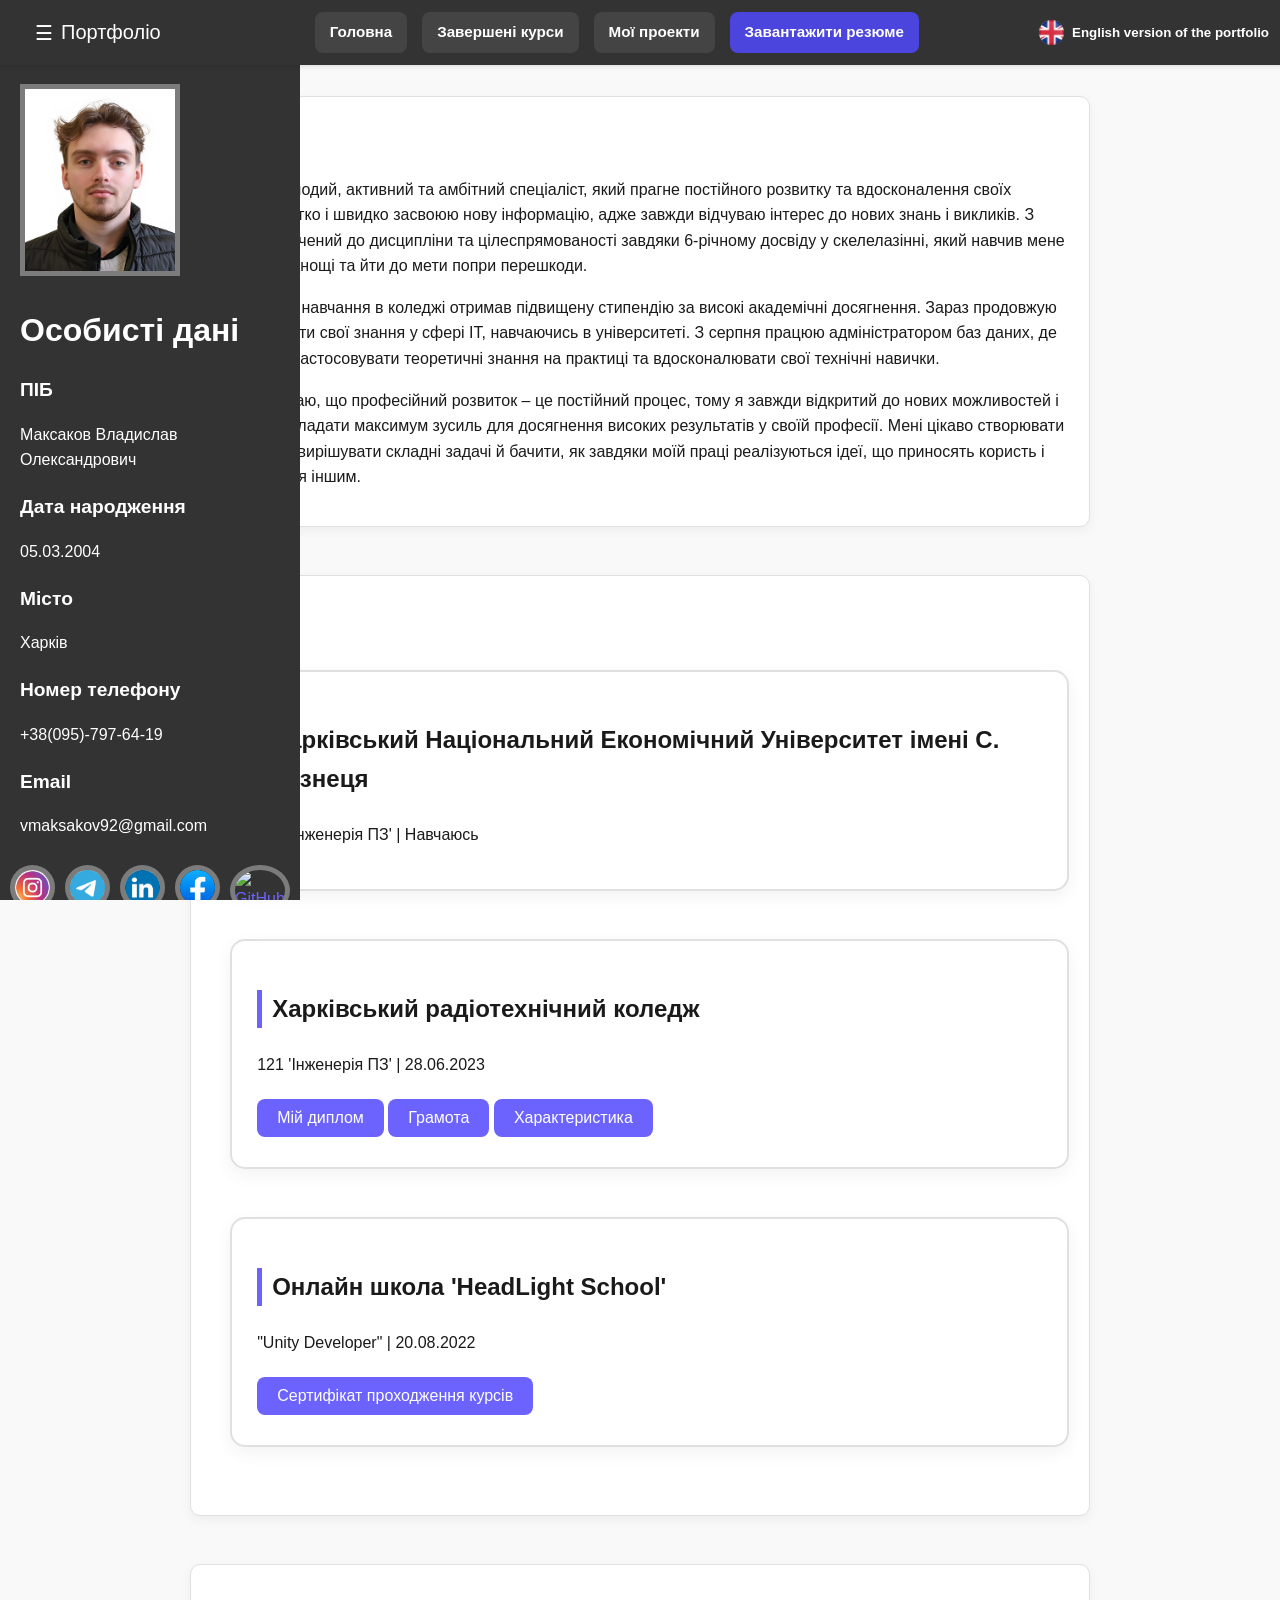
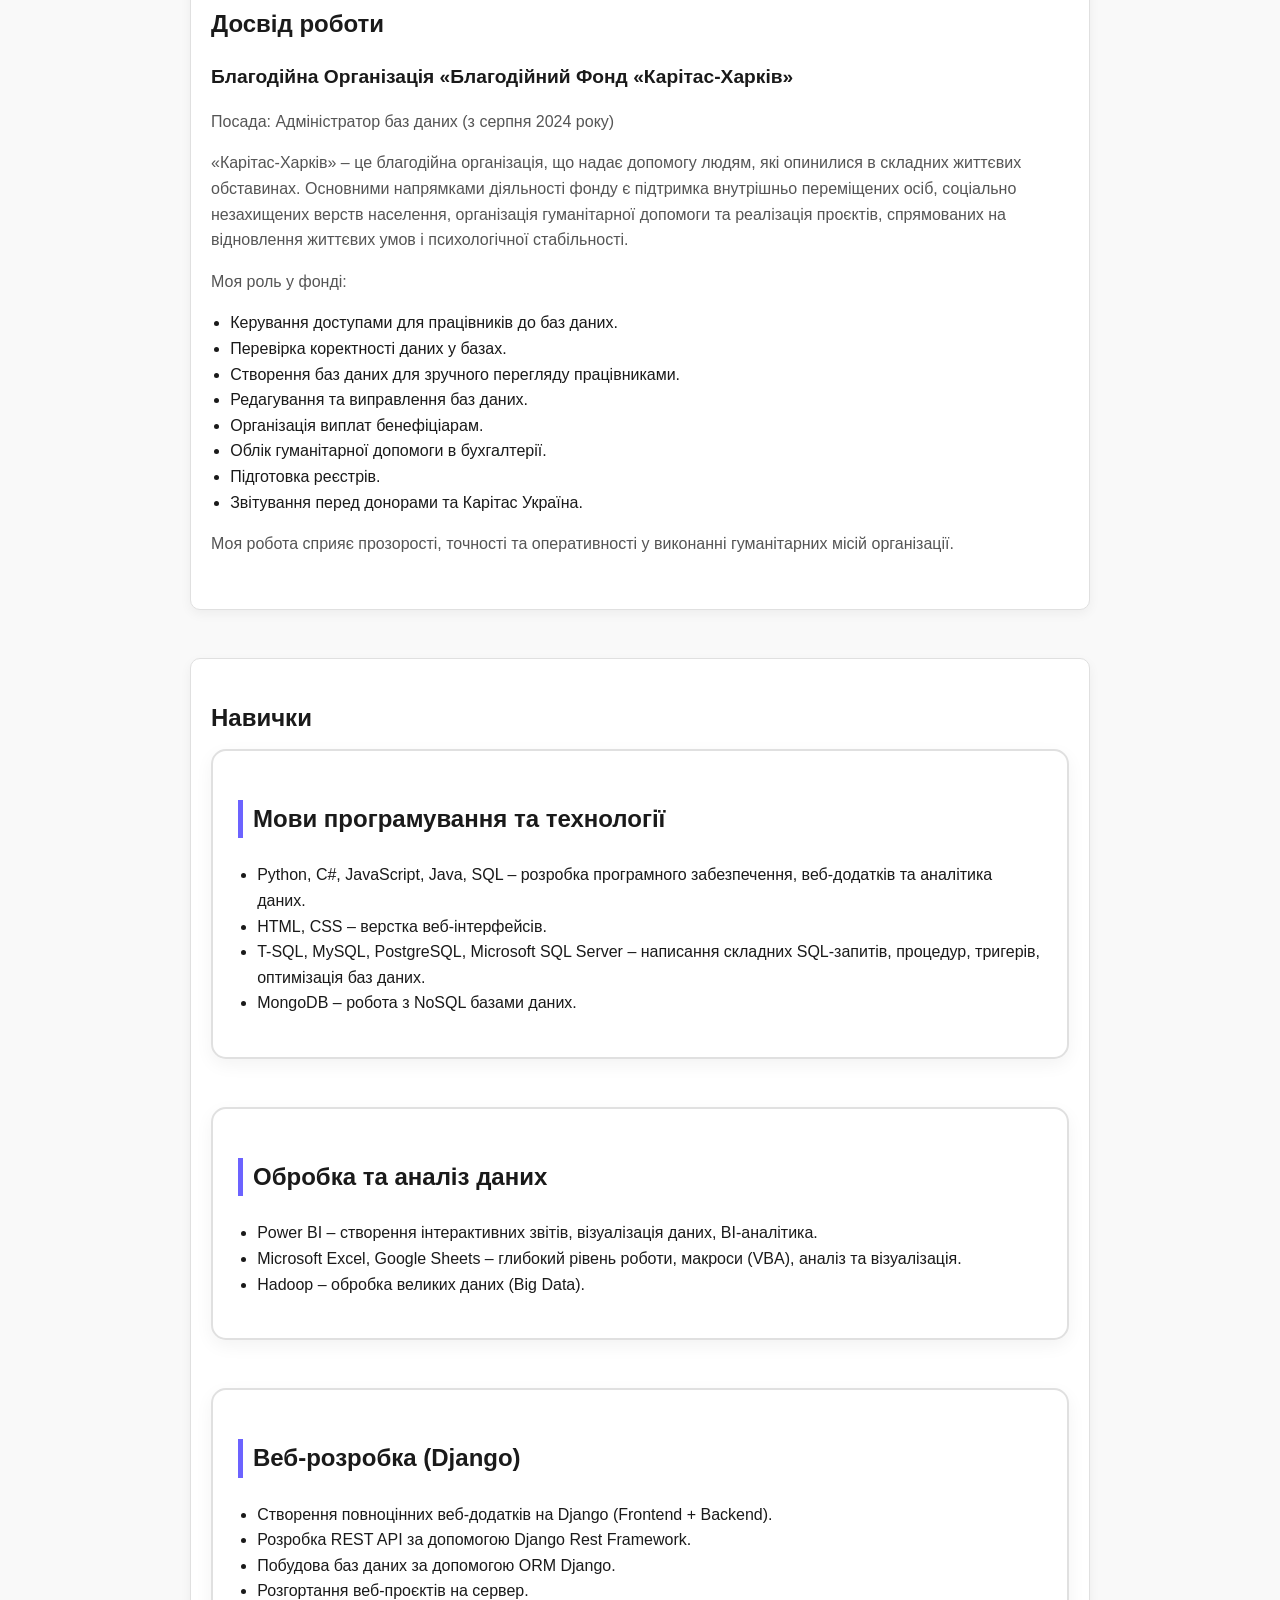
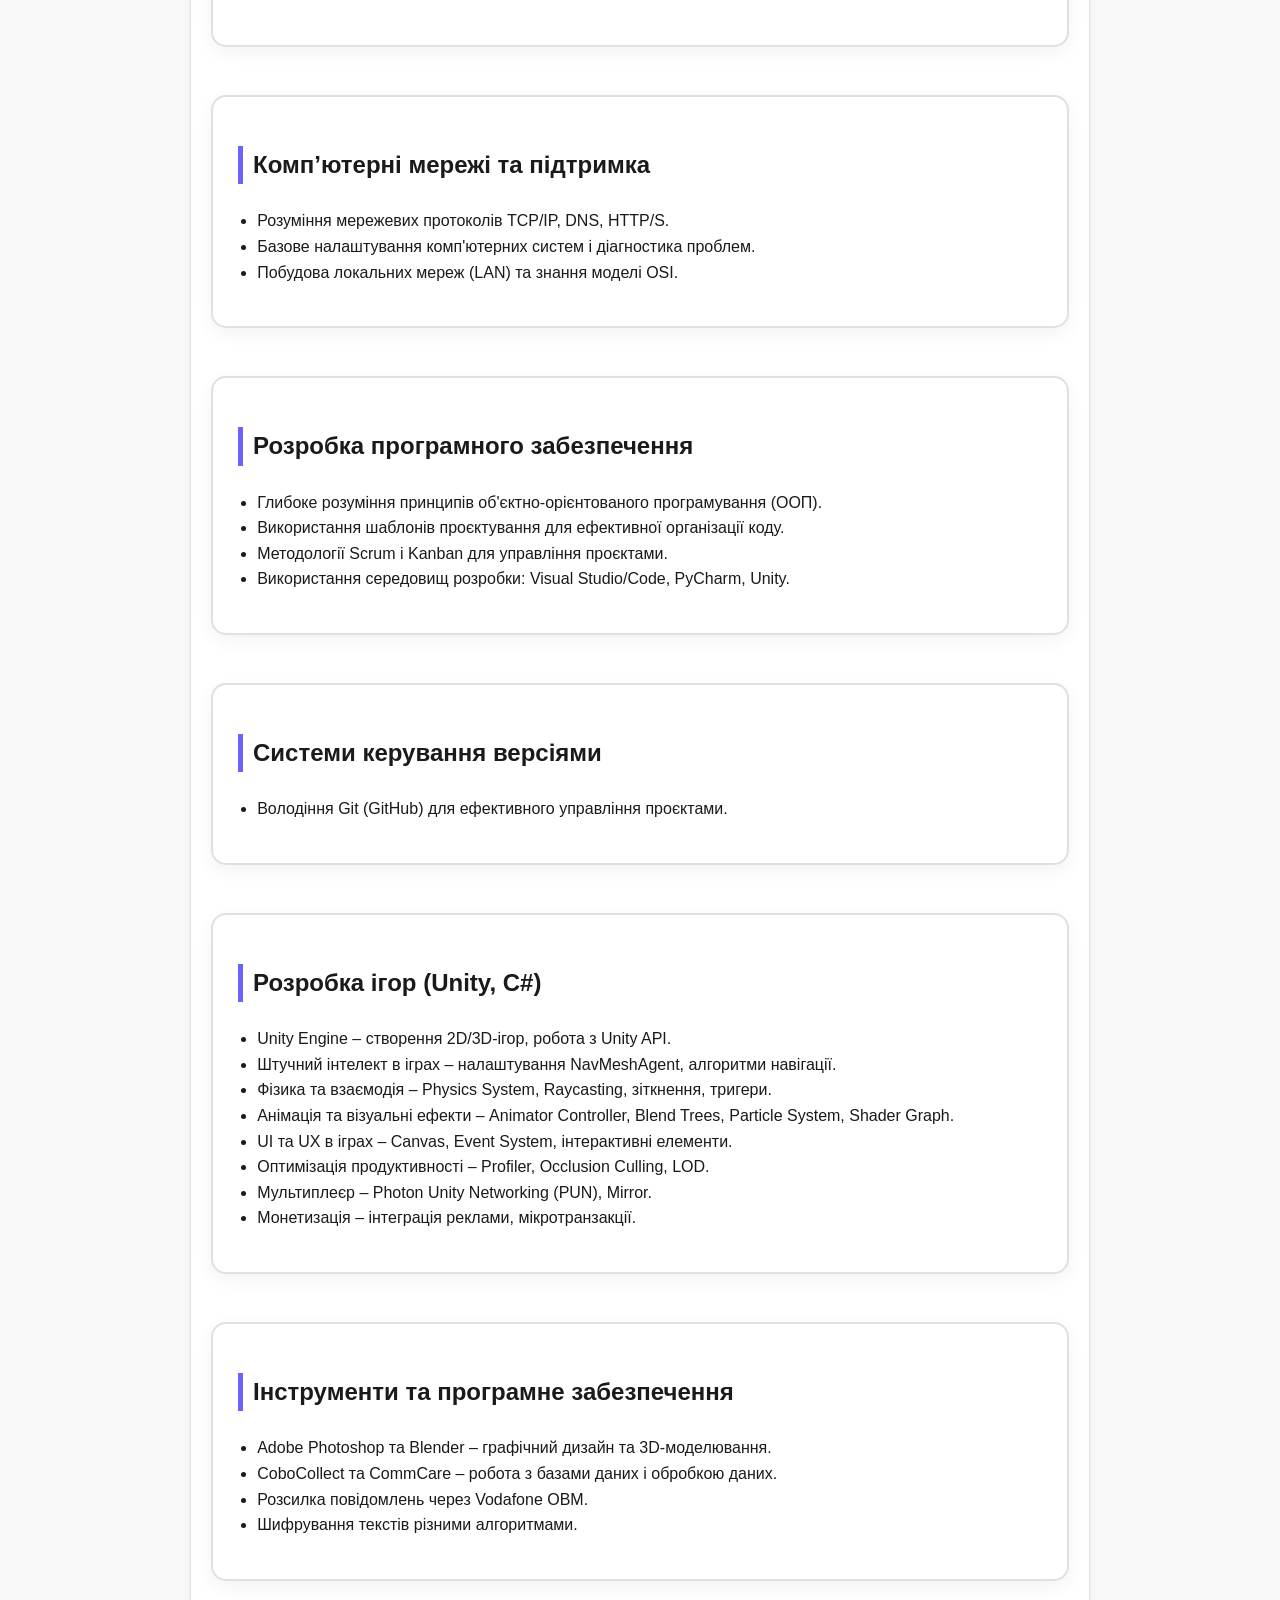
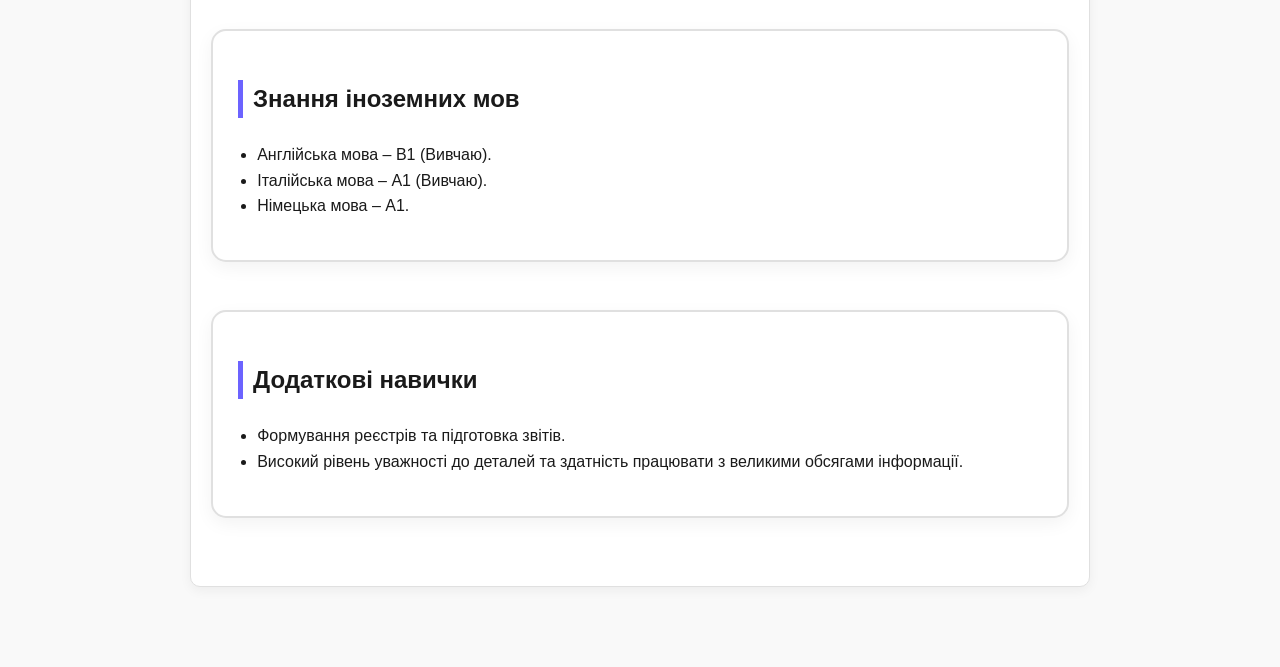
==== index.html @ 843f3050 "finall commit)" ====
<!DOCTYPE html>
<html lang="uk">

<head>
   <meta charset="UTF-8">
   <title data-lang-ua="Портфоліо" data-lang-en="Portfolio"></title>
   <link rel="stylesheet" href="styles.css">
   <script src="script.js"></script>
</head>
<!----------------------------------------------------------------------------Сайдбар------------------------------------------------------------------------------>
<div id="universalModal" class="modal">
   <span class="close">&times;</span>
   <div class="modal-body" id="modalBody"></div>
</div>

<body>
   <header class="top-bar">
      <button id="menu-toggle">
         ☰ <span id="menu-text" data-lang-ua="Портфоліо" data-lang-en="Portfolio">Портфоліо</span>
      </button>

      <nav id="page-links">
         <a href="index.html" data-lang-ua="Головна" data-lang-en="Home">Головна</a>
         <a href="courses.html" data-lang-ua="Завершені курси" data-lang-en="Completed Courses">Завершені
            курси</a>
         <a href="projects.html" data-lang-ua="Мої проекти" data-lang-en="My Projects">Мої проекти</a>
         <a href="Maksakov_CV.pdf" download class="resume-button" data-lang-ua="Завантажити резюме"
            data-lang-en="Download Resume">Завантажити резюме</a>
      </nav>

      <button id="language-toggle">
         <img id="flag" src="Images/uk.png" alt="Flag">
         <span id="lang-text" data-lang-ua="Українська версія" data-lang-en="Ukrainian version">Українська версія</span>
      </button>
   </header>
   <div class="container">
      <div id="sidebar">
         <div id="sidebar-content">
            <img src="Images/MyPhoto.png" alt="Ваше фото" id="profile-photo">
            <h1 data-lang-ua="Особисті дані" data-lang-en="General information">Особисті дані</h1>
            <h3 data-lang-ua="ПІБ" data-lang-en="Full name">ПІБ</h3>
            <p data-lang-ua="Максаков Владислав Олександрович" data-lang-en="Maksakov Vladyslav">Максаков Владислав
               Олександрович</p>
            <h3 data-lang-ua="Дата народження" data-lang-en="Date of Birth">Дата народження</h3>
            <p>05.03.2004</p>
            <h3 data-lang-ua="Місто" data-lang-en="City">Місто</h3>
            <p data-lang-ua="Харків" data-lang-en="Kharkiv">Харків</p>
            <h3 data-lang-ua="Номер телефону" data-lang-en="Phone Number">Номер телефону</h3>
            <p>+38(095)-797-64-19</p>
            <h3>Email</h3>
            <p>vmaksakov92@gmail.com</p>

            <!----------------------------------------------------------------Посилання на соц мережі-------------------------------------------------------------------->
            <div id="social-icons-container">
               <div id="social-icons">
                  <a href="https://www.instagram.com/prosto_vlados.666/" target="_blank">
                     <img src="Images/instagram-icon.png" alt="Instagram" loading="lazy">
                  </a>
                  <a href="https://t.me/vladislave_666" target="_blank">
                     <img src="Images/telegram-icon.png" alt="Telegram" loading="lazy">
                  </a>
                  <a href="https://www.linkedin.com/in/владислав-максаков-b97384288" target="_blank">
                     <img src="Images/linkedin-icon.png" alt="Linkedin" loading="lazy">
                  </a>
                  <a href="https://www.facebook.com/vlad.maksakov.1" target="_blank">
                     <img src="Images/facebook-icon.png" alt="Facebook" loading="lazy">
                  </a>
                  <a href="https://github.com/VladislavMaksakov" target="_blank">
                     <img src="Images/github-icon.png" alt="GitHub" loading="lazy">
                  </a>
               </div>
            </div>
         </div>
      </div>

      <div class="main-info">
         <!----------------------------------------------------------------Секція про мене------------------------------------------------------------------------------->
         <section id="experience">
            <h3 data-lang-ua="Про себе" data-lang-en="About Me">Про себе</h3>
            <p data-lang-ua="Я – молодий, активний та амбітний спеціаліст, який прагне постійного розвитку та вдосконалення своїх навичок. Легко і швидко засвоюю нову інформацію, адже завжди відчуваю інтерес до нових знань і викликів. З юності привчений до дисципліни та цілеспрямованості завдяки 6-річному досвіду у скелелазінні, який навчив мене долати труднощі та йти до мети попри перешкоди."
               data-lang-en="I am young, active, and ambitious specialist who strives for continuous growth and improvement of my skills. I quickly and easily absorb new information, as I am always curious and eager to take on new knowledge and challenges. Since my youth, I have been disciplined and goal-oriented thanks to six years of experience in rock climbing, which taught me to overcome difficulties and pursue my goals despite obstacles.">
               Я – молодий, активний та амбітний спеціаліст, який прагне постійного розвитку та вдосконалення своїх
               навичок. Легко і швидко засвоюю нову інформацію, адже завжди відчуваю інтерес до нових знань і викликів.
               З юності привчений до дисципліни та цілеспрямованості завдяки 6-річному досвіду у скелелазінні, який
               навчив мене долати труднощі та йти до мети попри перешкоди.
            </p>
            <p data-lang-ua="Під час навчання в коледжі отримав підвищену стипендію за високі академічні досягнення. Зараз продовжую поглиблювати свої знання у сфері ІТ, навчаючись в університеті. З серпня працюю адміністратором баз даних, де маю змогу застосовувати теоретичні знання на практиці та вдосконалювати свої технічні навички."
               data-lang-en="During my college studies, I received an increased scholarship for high academic performance. I am currently deepening my knowledge in the IT field while studying at university. Since August, I have been working as a database administrator, where I have the opportunity to apply theoretical knowledge in practice and enhance my technical skills.">
               Під час навчання в коледжі отримав підвищену стипендію за високі академічні досягнення. Зараз продовжую
               поглиблювати свої знання у сфері ІТ, навчаючись в університеті. З серпня працюю адміністратором баз
               даних, де маю змогу застосовувати теоретичні знання на практиці та вдосконалювати свої технічні навички.
            </p>
            <p data-lang-ua="Я вважаю, що професійний розвиток – це постійний процес, тому я завжди відкритий до нових можливостей і готовий докладати максимум зусиль для досягнення високих результатів у своїй професії. Мені цікаво створювати щось нове, вирішувати складні задачі й бачити, як завдяки моїй праці реалізуються ідеї, що приносять користь і задоволення іншим."
               data-lang-en="I believe that professional development is an ongoing process, which is why I am always open to new opportunities and ready to make every effort to achieve outstanding results in my profession. I enjoy creating new things, solving complex problems, and seeing how my work brings ideas to life—ideas that provide value and satisfaction to others.">
               Я вважаю, що професійний розвиток – це постійний процес, тому я завжди відкритий до нових можливостей і
               готовий докладати максимум зусиль для досягнення високих результатів у своїй професії. Мені цікаво
               створювати щось нове, вирішувати складні задачі й бачити, як завдяки моїй праці реалізуються ідеї, що
               приносять користь і задоволення іншим.
            </p>
         </section>

         <!---------------------------------------------------------------------Навчання--------------------------------------------------------------------------------->
         <section id="education">
            <h2 data-lang-ua="Освіта" data-lang-en="Education">Освіта</h2>
            <ul>
               <div class="course-block">
                  <h3 data-lang-ua="Харківський Національний Економічний Університет імені С. Кузнеця"
                     data-lang-en="Kharkiv National Economic University named after S. Kuznets">Харківський Національний
                     Економічний Університет імені С. Кузнеця</h3>
                  <p data-lang-ua="121 'Інженерія ПЗ' | Навчаюсь" data-lang-en="121 'Software Engineering' | Studying">
                     121 'Інженерія ПЗ' | Навчаюсь</p>
               </div>
               <div class="course-block">
                  <h3 data-lang-ua="Харківський радіотехнічний коледж" data-lang-en="Kharkiv Radio Engineering College">
                     Харківський радіотехнічний коледж</h3>
                  <p data-lang-ua="121 'Інженерія ПЗ' | 28.06.2023"
                     data-lang-en="121 'Software Engineering' | 28.06.2023">
                     121 'Інженерія ПЗ' | 28.06.2023
                  </p>
                  <button class="cert-button" data-lang-ua="Мій диплом" data-lang-en="My Diploma"
                     onclick="openUniversalModal('Images/Cert/Грамоти/Диплом.pdf')">
                     Мій диплом
                  </button>
                  <button class="cert-button" data-lang-ua="Грамота" data-lang-en="Certificate"
                     onclick="openUniversalModal('Images/Cert/Грамоти/Грамота_За_Рівень_Програмування.pdf')">
                     Грамота
                  </button>
                  <button class="cert-button" data-lang-ua="Характеристика" data-lang-en="Characteristic"
                     onclick="openUniversalModal('Images/Cert/Грамоти/Максаков_Характеристика.pdf')">
                     Характеристика
                  </button>
               </div>
               <div class="course-block">
                  <h3 data-lang-ua="Онлайн школа 'HeadLight School'" data-lang-en="Online school 'HeadLight School'">
                     Онлайн школа 'HeadLight School'
                  </h3>
                  <p>"Unity Developer" | 20.08.2022</p>
                  <button class="cert-button" data-lang-ua="Сертифікат проходження курсів"
                     data-lang-en="Certificate of completion of courses"
                     onclick="openUniversalModal('Images/Cert/Грамоти/HeadLight_School.pdf')">Сертифікат проходження
                     курсів</button>
               </div>
            </ul>
         </section>

         <!------------------------------------------------------------------Досвівд роботи------------------------------------------------------------------------------>
         <section id="workExp">
            <h2 data-lang-ua="Досвід роботи" data-lang-en="Work Experience">Досвід роботи</h2>

            <div class="single-course">
               <h3 data-lang-ua="Благодійна Організація «Благодійний Фонд «Карітас-Харків»"
                  data-lang-en="Charitable Organization 'Caritas-Kharkiv'">
                  Благодійна Організація «Благодійний Фонд «Карітас-Харків»
               </h3>
               <p data-lang-ua="Посада: Адміністратор баз даних (з серпня 2024 року)"
                  data-lang-en="Position: Database Administrator (since August 2024)">
                  Посада: Адміністратор баз даних (з серпня 2024 року)
               </p>
               <p data-lang-ua="«Карітас-Харків» – це благодійна організація, що надає допомогу людям, які опинилися в складних життєвих обставинах. Основними напрямками діяльності фонду є підтримка внутрішньо переміщених осіб, соціально незахищених верств населення, організація гуманітарної допомоги та реалізація проєктів, спрямованих на відновлення життєвих умов і психологічної стабільності."
                  data-lang-en="'Caritas-Kharkiv' is a charitable organization providing assistance to people in difficult life circumstances. The fund’s main activities are supporting internally displaced persons, socially vulnerable groups, organizing humanitarian aid, and implementing projects aimed at restoring living conditions and psychological stability.">
                  «Карітас-Харків» – це благодійна організація, що надає допомогу людям, які опинилися в складних
                  життєвих обставинах. Основними напрямками діяльності фонду є підтримка внутрішньо переміщених осіб,
                  соціально незахищених верств населення, організація гуманітарної допомоги та реалізація проєктів,
                  спрямованих на відновлення життєвих умов і психологічної стабільності.
               </p>
               <p data-lang-ua="Моя роль у фонді:" data-lang-en="My role at the fund:">
                  Моя роль у фонді:
               </p>
               <ul>
                  <li data-lang-ua="Керування доступами для працівників до баз даних."
                     data-lang-en="Managing employee access to databases.">Керування доступами для працівників до баз
                     даних.</li>
                  <li data-lang-ua="Перевірка коректності даних у базах."
                     data-lang-en="Checking the correctness of database entries.">Перевірка коректності даних у базах.
                  </li>
                  <li data-lang-ua="Створення баз даних для зручного перегляду працівниками."
                     data-lang-en="Creating databases for convenient employee access.">Створення баз даних для зручного
                     перегляду працівниками.</li>
                  <li data-lang-ua="Редагування та виправлення баз даних."
                     data-lang-en="Editing and correcting database entries.">Редагування та виправлення баз даних.</li>
                  <li data-lang-ua="Організація виплат бенефіціарам."
                     data-lang-en="Organizing payments to beneficiaries.">Організація виплат бенефіціарам.</li>
                  <li data-lang-ua="Облік гуманітарної допомоги в бухгалтерії."
                     data-lang-en="Accounting for humanitarian aid in bookkeeping.">Облік гуманітарної допомоги в
                     бухгалтерії.</li>
                  <li data-lang-ua="Підготовка реєстрів." data-lang-en="Preparation of registers.">Підготовка реєстрів.
                  </li>
                  <li data-lang-ua="Звітування перед донорами та Карітас Україна."
                     data-lang-en="Reporting to donors and Caritas Ukraine.">Звітування перед донорами та Карітас
                     Україна.</li>
               </ul>
               <p data-lang-ua="Моя робота сприяє прозорості, точності та оперативності у виконанні гуманітарних місій організації."
                  data-lang-en="My work promotes transparency, accuracy, and efficiency in the implementation of the organization's humanitarian missions.">
                  Моя робота сприяє прозорості, точності та оперативності у виконанні гуманітарних місій організації.
               </p>
            </div>
         </section>

         <!-----------------------------------------------------------------------Скіли---------------------------------------------------------------------------------->
         <section id="skills">
            <h2 data-lang-ua="Навички" data-lang-en="Skills">Навички</h2>

            <div class="course-block">
               <h3 data-lang-ua="Мови програмування та технології"
                  data-lang-en="Programming Languages and Technologies">Мови програмування та технології</h3>
               <ul>
                  <li data-lang-ua="Python, C#, JavaScript, Java, SQL – розробка програмного забезпечення, веб-додатків та аналітика даних."
                     data-lang-en="Python, C#, JavaScript, Java, SQL – software development, web applications, and data analytics.">
                     Python, C#, JavaScript, Java, SQL – розробка програмного забезпечення, веб-додатків та аналітика
                     даних.</li>
                  <li data-lang-ua="HTML, CSS – верстка веб-інтерфейсів."
                     data-lang-en="HTML, CSS – web interface layout.">HTML, CSS – верстка веб-інтерфейсів.</li>
                  <li data-lang-ua="T-SQL, MySQL, PostgreSQL, Microsoft SQL Server – написання складних SQL-запитів, процедур, тригерів, оптимізація баз даних."
                     data-lang-en="T-SQL, MySQL, PostgreSQL, Microsoft SQL Server – writing complex SQL queries, procedures, triggers, and database optimization.">
                     T-SQL, MySQL, PostgreSQL, Microsoft SQL Server – написання складних SQL-запитів, процедур,
                     тригерів, оптимізація баз даних.</li>
                  <li data-lang-ua="MongoDB – робота з NoSQL базами даних."
                     data-lang-en="MongoDB – working with NoSQL databases.">MongoDB – робота з NoSQL базами даних.</li>
               </ul>
            </div>

            <div class="course-block">
               <h3 data-lang-ua="Обробка та аналіз даних" data-lang-en="Data Processing and Analysis">Обробка та аналіз
                  даних</h3>
               <ul>
                  <li data-lang-ua="Power BI – створення інтерактивних звітів, візуалізація даних, BI-аналітика."
                     data-lang-en="Power BI – creating interactive reports, data visualization, BI analytics.">Power BI
                     – створення інтерактивних звітів, візуалізація даних, BI-аналітика.</li>
                  <li data-lang-ua="Microsoft Excel, Google Sheets – глибокий рівень роботи, макроси (VBA), аналіз та візуалізація."
                     data-lang-en="Microsoft Excel, Google Sheets – advanced usage, macros (VBA), analysis and visualization.">
                     Microsoft Excel, Google Sheets – глибокий рівень роботи, макроси (VBA), аналіз та візуалізація.
                  </li>
                  <li data-lang-ua="Hadoop – обробка великих даних (Big Data)."
                     data-lang-en="Hadoop – big data processing.">Hadoop – обробка великих даних (Big Data).</li>
               </ul>
            </div>

            <div class="course-block">
               <h3 data-lang-ua="Веб-розробка (Django)" data-lang-en="Web Development (Django)">Веб-розробка (Django)
               </h3>
               <ul>
                  <li data-lang-ua="Створення повноцінних веб-додатків на Django (Frontend + Backend)."
                     data-lang-en="Building full-fledged web applications with Django (Frontend + Backend).">Створення
                     повноцінних веб-додатків на Django (Frontend + Backend).</li>
                  <li data-lang-ua="Розробка REST API за допомогою Django Rest Framework."
                     data-lang-en="Developing REST APIs with Django Rest Framework.">Розробка REST API за допомогою
                     Django Rest Framework.</li>
                  <li data-lang-ua="Побудова баз даних за допомогою ORM Django."
                     data-lang-en="Database building using Django ORM.">Побудова баз даних за допомогою ORM Django.</li>
                  <li data-lang-ua="Розгортання веб-проєктів на сервер."
                     data-lang-en="Deploying web projects to a server.">Розгортання веб-проєктів на сервер.</li>
               </ul>
            </div>

            <div class="course-block">
               <h3 data-lang-ua="Комп’ютерні мережі та підтримка" data-lang-en="Computer Networks and Support">
                  Комп’ютерні мережі та підтримка</h3>
               <ul>
                  <li data-lang-ua="Розуміння мережевих протоколів TCP/IP, DNS, HTTP/S."
                     data-lang-en="Understanding network protocols TCP/IP, DNS, HTTP/S.">Розуміння мережевих протоколів
                     TCP/IP, DNS, HTTP/S.</li>
                  <li data-lang-ua="Базове налаштування комп'ютерних систем і діагностика проблем."
                     data-lang-en="Basic configuration of computer systems and troubleshooting.">Базове налаштування
                     комп'ютерних систем і діагностика проблем.</li>
                  <li data-lang-ua="Побудова локальних мереж (LAN) та знання моделі OSI."
                     data-lang-en="Building local networks (LAN) and understanding OSI model.">Побудова локальних мереж
                     (LAN) та знання моделі OSI.</li>
               </ul>
            </div>

            <div class="course-block">
               <h3 data-lang-ua="Розробка програмного забезпечення" data-lang-en="Software Development">Розробка
                  програмного забезпечення</h3>
               <ul>
                  <li data-lang-ua="Глибоке розуміння принципів об'єктно-орієнтованого програмування (ООП)."
                     data-lang-en="Deep understanding of object-oriented programming (OOP) principles.">Глибоке
                     розуміння принципів об'єктно-орієнтованого програмування (ООП).</li>
                  <li data-lang-ua="Використання шаблонів проєктування для ефективної організації коду."
                     data-lang-en="Using design patterns for effective code organization.">Використання шаблонів
                     проєктування для ефективної організації коду.</li>
                  <li data-lang-ua="Методології Scrum і Kanban для управління проєктами."
                     data-lang-en="Scrum and Kanban methodologies for project management.">Методології Scrum і Kanban
                     для управління проєктами.</li>
                  <li data-lang-ua="Використання середовищ розробки: Visual Studio/Code, PyCharm, Unity."
                     data-lang-en="Using development environments: Visual Studio/Code, PyCharm, Unity.">Використання
                     середовищ розробки: Visual Studio/Code, PyCharm, Unity.</li>
               </ul>
            </div>

            <div class="course-block">
               <h3 data-lang-ua="Системи керування версіями" data-lang-en="Version Control Systems">Системи керування
                  версіями</h3>
               <ul>
                  <li data-lang-ua="Володіння Git (GitHub) для ефективного управління проєктами."
                     data-lang-en="Proficient in Git (GitHub) for effective project management.">Володіння Git (GitHub)
                     для ефективного управління проєктами.</li>
               </ul>
            </div>

            <div class="course-block">
               <h3 data-lang-ua="Розробка ігор (Unity, C#)" data-lang-en="Game Development (Unity, C#)">Розробка ігор
                  (Unity, C#)</h3>
               <ul>
                  <li data-lang-ua="Unity Engine – створення 2D/3D-ігор, робота з Unity API."
                     data-lang-en="Unity Engine – creating 2D/3D games, working with Unity API.">Unity Engine –
                     створення 2D/3D-ігор, робота з Unity API.</li>
                  <li data-lang-ua="Штучний інтелект в іграх – налаштування NavMeshAgent, алгоритми навігації."
                     data-lang-en="AI in games – setting up NavMeshAgent, navigation algorithms.">Штучний інтелект в
                     іграх – налаштування NavMeshAgent, алгоритми навігації.</li>
                  <li data-lang-ua="Фізика та взаємодія – Physics System, Raycasting, зіткнення, тригери."
                     data-lang-en="Physics and interaction – Physics System, Raycasting, collisions, triggers.">Фізика
                     та взаємодія – Physics System, Raycasting, зіткнення, тригери.</li>
                  <li data-lang-ua="Анімація та візуальні ефекти – Animator Controller, Blend Trees, Particle System, Shader Graph."
                     data-lang-en="Animation and visual effects – Animator Controller, Blend Trees, Particle System, Shader Graph.">
                     Анімація та візуальні ефекти – Animator Controller, Blend Trees, Particle System, Shader Graph.
                  </li>
                  <li data-lang-ua="UI та UX в іграх – Canvas, Event System, інтерактивні елементи."
                     data-lang-en="UI and UX in games – Canvas, Event System, interactive elements.">UI та UX в іграх –
                     Canvas, Event System, інтерактивні елементи.</li>
                  <li data-lang-ua="Оптимізація продуктивності – Profiler, Occlusion Culling, LOD."
                     data-lang-en="Performance optimization – Profiler, Occlusion Culling, LOD.">Оптимізація
                     продуктивності – Profiler, Occlusion Culling, LOD.</li>
                  <li data-lang-ua="Мультиплеєр – Photon Unity Networking (PUN), Mirror."
                     data-lang-en="Multiplayer – Photon Unity Networking (PUN), Mirror.">Мультиплеєр – Photon Unity
                     Networking (PUN), Mirror.</li>
                  <li data-lang-ua="Монетизація – інтеграція реклами, мікротранзакції."
                     data-lang-en="Monetization – ad integration, microtransactions.">Монетизація – інтеграція реклами,
                     мікротранзакції.</li>
               </ul>
            </div>

            <div class="course-block">
               <h3 data-lang-ua="Інструменти та програмне забезпечення" data-lang-en="Tools and Software">Інструменти та
                  програмне забезпечення</h3>
               <ul>
                  <li data-lang-ua="Adobe Photoshop та Blender – графічний дизайн та 3D-моделювання."
                     data-lang-en="Adobe Photoshop and Blender – graphic design and 3D modeling.">Adobe Photoshop та
                     Blender – графічний дизайн та 3D-моделювання.</li>
                  <li data-lang-ua="CoboCollect та CommCare – робота з базами даних і обробкою даних."
                     data-lang-en="CoboCollect and CommCare – working with databases and data collection.">CoboCollect
                     та CommCare – робота з базами даних і обробкою даних.</li>
                  <li data-lang-ua="Розсилка повідомлень через Vodafone OBM."
                     data-lang-en="Messaging via Vodafone OBM.">Розсилка повідомлень через Vodafone OBM.</li>
                  <li data-lang-ua="Шифрування текстів різними алгоритмами."
                     data-lang-en="Encrypting texts with different algorithms.">Шифрування текстів різними алгоритмами.
                  </li>
               </ul>
            </div>

            <div class="course-block">
               <h3 data-lang-ua="Знання іноземних мов" data-lang-en="Knowledge of Foreign Languages">Знання іноземних
                  мов</h3>
               <ul>
                  <li data-lang-ua="Англійська мова – B1 (Вивчаю)." data-lang-en="English – B1 (Learning).">Англійська
                     мова – B1 (Вивчаю).</li>
                  <li data-lang-ua="Італійська мова – A1 (Вивчаю)." data-lang-en="Italian – A1 (Learning).">Італійська
                     мова – A1 (Вивчаю).</li>
                  <li data-lang-ua="Німецька мова – A1." data-lang-en="German – A1.">Німецька мова – A1.</li>
               </ul>
            </div>

            <div class="course-block">
               <h3 data-lang-ua="Додаткові навички" data-lang-en="Additional Skills">Додаткові навички</h3>
               <ul>
                  <li data-lang-ua="Формування реєстрів та підготовка звітів."
                     data-lang-en="Register formation and report preparation.">Формування реєстрів та підготовка звітів.
                  </li>
                  <li data-lang-ua="Високий рівень уважності до деталей та здатність працювати з великими обсягами інформації."
                     data-lang-en="High attention to detail and ability to work with large volumes of information.">
                     Високий рівень уважності до деталей та здатність працювати з великими обсягами інформації.</li>
               </ul>
            </div>
         </section>
      </div>
   </div>
</body>

</html>
---- styles.css ----
/* ==== ROOT VARIABLES ==== */
:root {
	--bg: #f9f9f9;
	--fg: #1a1a1a;
	--accent: #6c63ff;
	--border: #e0e0e0;
	--shadow: 0 4px 12px rgba(0, 0, 0, 0.05);
	--font-main: 'Inter', 'Segoe UI', sans-serif;
}

/* ==== GLOBAL STYLES ==== */
body {
	margin: 0;
	font-family: var(--font-main);
	background-color: var(--bg);
	color: var(--fg);
	line-height: 1.6;
	scroll-behavior: smooth;
}

a {
	color: var(--accent);
	text-decoration: none;
	transition: color 0.3s;
}

a:hover {
	color: #4b44dd;
}

h1,
h2,
h3 {
	font-weight: 600;
	margin-bottom: 0.5em;
}

h1 {
	font-size: 2rem;
}

h2 {
	font-size: 1.5rem;
}

h3 {
	font-size: 1.2rem;
}

ul {
	padding-left: 1.2rem;
}

#experience p {
	text-indent: 2em;
	margin-top: 0;
	margin-bottom: 1em;
}

/* ==== LAYOUT STRUCTURE ==== */
.container {
	display: flex;
	flex-direction: row;
	min-height: 100vh;
	padding-top: 64px;
}

.main-content {
	flex: 1;
	padding: 2rem;
	margin-left: 250px;
	background-color: #fff;
	transition: margin-left 0.3s ease;
}

.main-info {
	max-width: 900px;
	margin: 0 auto;
	padding: 2rem;
}

#sidebar.hidden+.main-content {
	margin-left: 0;
}

/* ==== TOP BAR ==== */
.top-bar {
	display: flex;
	justify-content: space-between;
	align-items: center;
	padding: 10px 20px;
	position: fixed;
	top: 0;
	left: 0;
	width: 100%;
	height: 45px;
	background-color: #333;
	color: white;
	box-shadow: 0 2px 4px rgba(0, 0, 0, 0.1);
	z-index: 1000;
}

/* ==== SIDEBAR ==== */
#sidebar {
	width: 300px;
	height: calc(100vh - 64px);
	background-color: #333;
	color: white;
	position: fixed;
	top: 64px;
	left: 0;
	overflow-y: auto;
	transition: transform 0.3s ease;
}

#sidebar.hidden {
	transform: translateX(-100%);
}

#sidebar-content {
	padding: 20px;
}

#sidebar-content img {
	width: 150px;
	height: auto;
	border: 5px solid #7c7c7c;
}

#social-icons-container {
	padding: 10px 0;
	display: flex;
	justify-content: center;
	background-color: #333;
}

#social-icons {
	display: flex;
	gap: 10px;
}

#social-icons a img {
	width: 35px;
	height: 35px;
	border-radius: 50%;
	transition: transform 0.2s;
}

#social-icons a:hover img {
	transform: scale(1.1);
}

/* ==== MENU TOGGLE ==== */
#menu-toggle {
	display: flex;
	align-items: center;
	gap: 8px;
	/* відступ між ☰ і текстом */
	background-color: #333;
	color: white;
	border: none;
	padding: 10px 15px;
	font-size: 20px;
	cursor: pointer;
	border-radius: 10px 0 0 10px;
}

#page-links .resume-button {
	background-color: #4b44dd !important;
	color: white;
	padding: 8px 15px;
	border-radius: 8px;
	text-decoration: none;
	font-weight: 600;
	font-size: 0.95rem;
	transition: background-color 0.3s, transform 0.2s;
}

#page-links .resume-button:hover {
	background-color: #3a33cc !important;
	transform: translateY(-2px);
}

/* ==== LANGUAGE SWITCH ==== */
#language-toggle {
	display: flex;
	align-items: center;
	gap: 8px;
	background: none;
	border: none;
	cursor: pointer;
	color: white;
	font-weight: bold;
	position: relative;
	left: -25px;
}

#language-toggle img {
	width: 25px;
	height: auto;
	border-radius: 50%;
}

#language-toggle:hover {
	background-color: #333;
}

/* ==== SECTION ==== */
section {
	margin-bottom: 3rem;
	padding: 20px;
	border: 1px solid var(--border);
	background: #fff;
	border-radius: 10px;
	box-shadow: var(--shadow);
}

/* ==== CERT - BUTTON ==== */
.cert-button {
	padding: 10px 20px;
	background-color: var(--accent);
	color: white;
	border: none;
	border-radius: 8px;
	cursor: pointer;
	font-size: 1rem;
	margin: 5px 0;
	transition: background-color 0.3s ease;
}

.cert-button:hover {
	background-color: #4b44dd;
}

.modal {
	display: none;
	position: fixed;
	z-index: 10000;
	left: 0;
	top: 0;
	width: 100%;
	height: 100%;
	background-color: rgba(0, 0, 0, 0.8);
}

.modal-body {
	margin: 5% auto;
	max-width: 90%;
	max-height: 80%;
	background-color: #fff;
	padding: 10px;
	border-radius: 10px;
	box-shadow: 0 0 20px rgba(0, 0, 0, 0.5);
	display: flex;
	justify-content: center;
	align-items: center;
	overflow: hidden;
}

.modal-body img,
.modal-body iframe {
	max-width: 100%;
	max-height: 100%;
	border-radius: 10px;
}

.close {
	position: absolute;
	top: 20px;
	right: 35px;
	color: white;
	font-size: 40px;
	font-weight: bold;
	cursor: pointer;
}

/* ==== PAGE LINKS ON TOP-BAR ==== */
#page-links {
	display: flex;
	gap: 15px;
	align-items: center;
}

#page-links a {
	background-color: #444;
	/* трішки світліший, ніж бар */
	color: white;
	padding: 8px 15px;
	border-radius: 8px;
	text-decoration: none;
	font-weight: 600;
	transition: background-color 0.3s, transform 0.2s;
	font-size: 0.95rem;
}

#page-links a:hover {
	background-color: var(--accent);
	/* фіолетовий при наведенні */
	transform: translateY(-2px);
}

/* ==== COURSE ==== */
/* ==== COURSE BLOCKS ==== */
.course-block {
	margin-bottom: 3rem;
	/* Більший відступ між категоріями */
	padding: 25px;
	border: 2px solid var(--border);
	border-radius: 15px;
	background: #fff;
	box-shadow: 0 6px 18px rgba(0, 0, 0, 0.05);
}

.course-block h3 {
	font-size: 1.5rem;
	margin-bottom: 1.5rem;
	padding-left: 10px;
	border-left: 5px solid var(--accent);
	color: var(--fg);
	background: none;
}

/* ==== INDIVIDUAL COURSES INSIDE BLOCK ==== */
.single-course {
	margin-bottom: 2rem;
}

.single-course h4 {
	margin-bottom: 0.5rem;
	color: var(--fg);
	font-size: 1.2rem;
}

.single-course p {
	margin-bottom: 1rem;
	text-indent: 0;
	color: #555;
	font-size: 1rem;
}

/* ==== RESPONSIVE ==== */
@media (max-width: 768px) {
	.container {
		flex-direction: column;
		padding-top: 64px;
	}

	#sidebar {
		width: 100%;
		height: auto;
		position: relative;
		top: 0;
	}

	.top-bar {
		position: static;
		justify-content: center;
	}
}
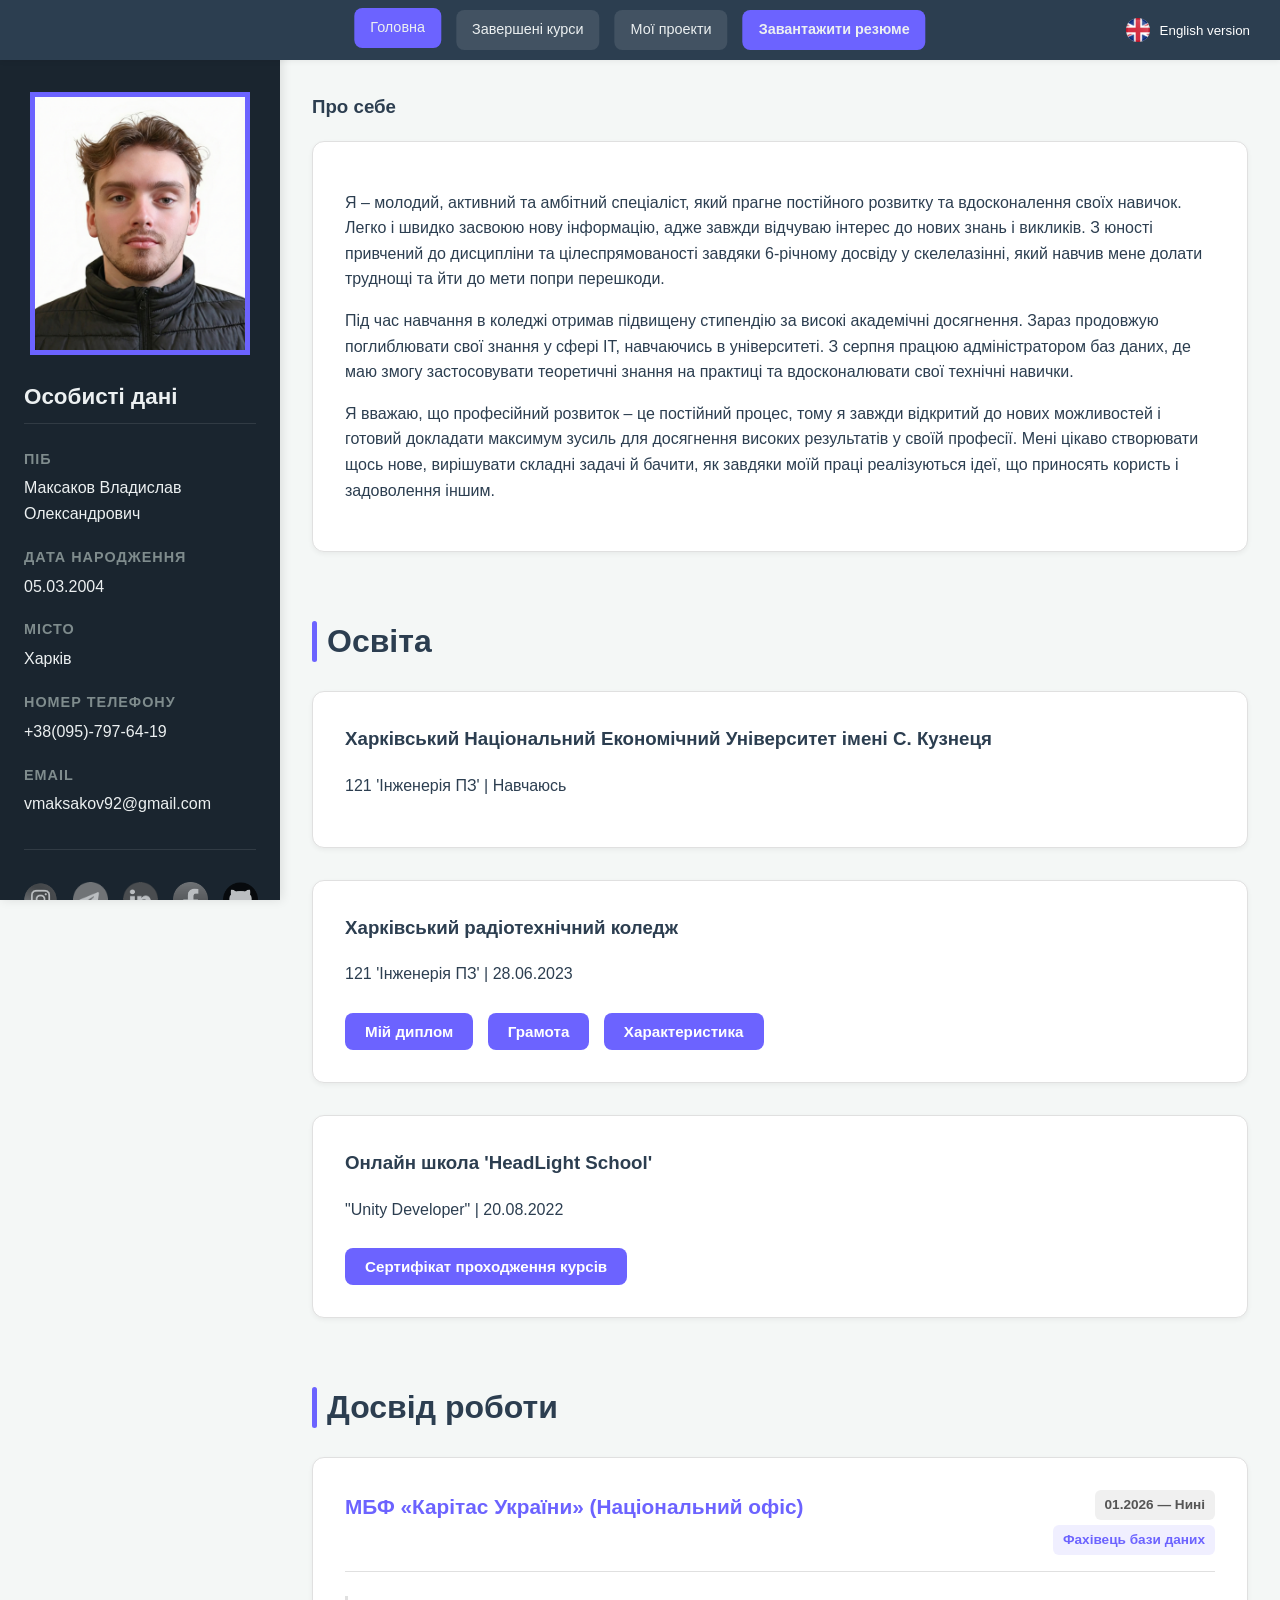
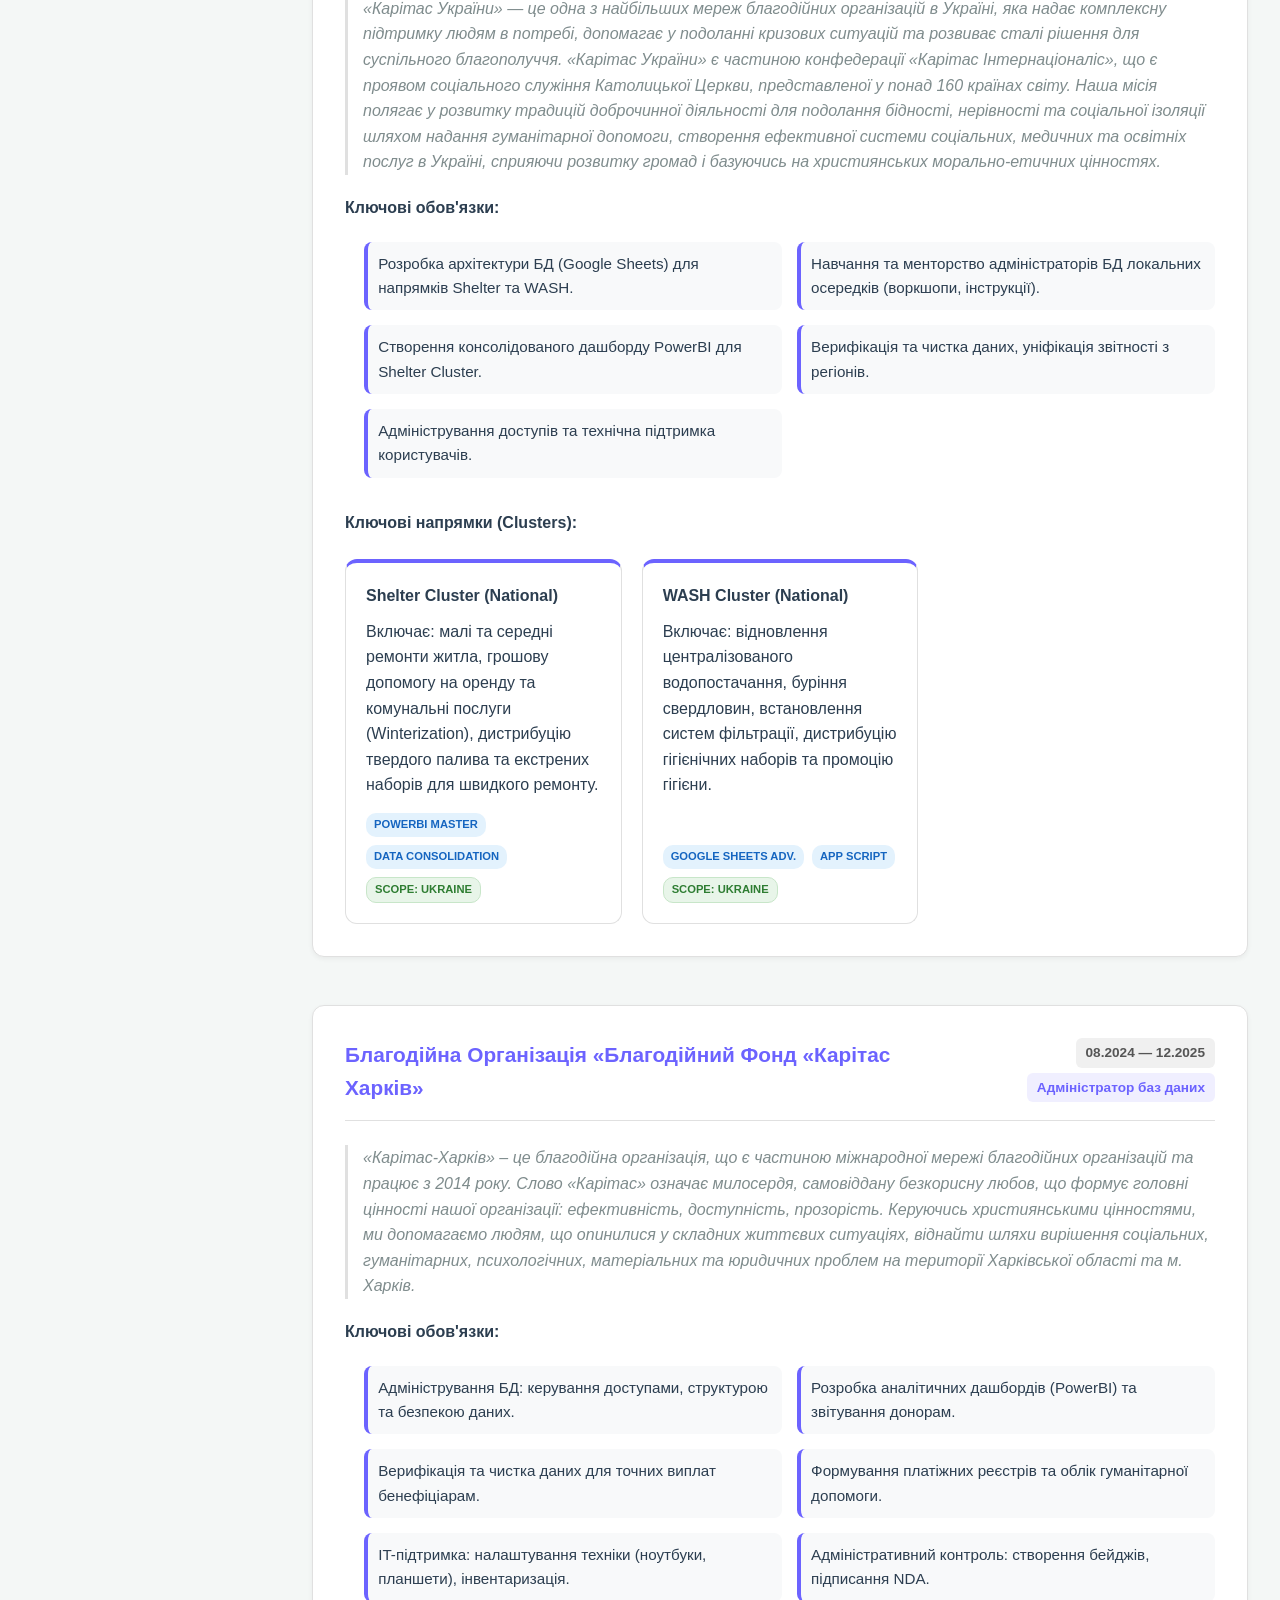
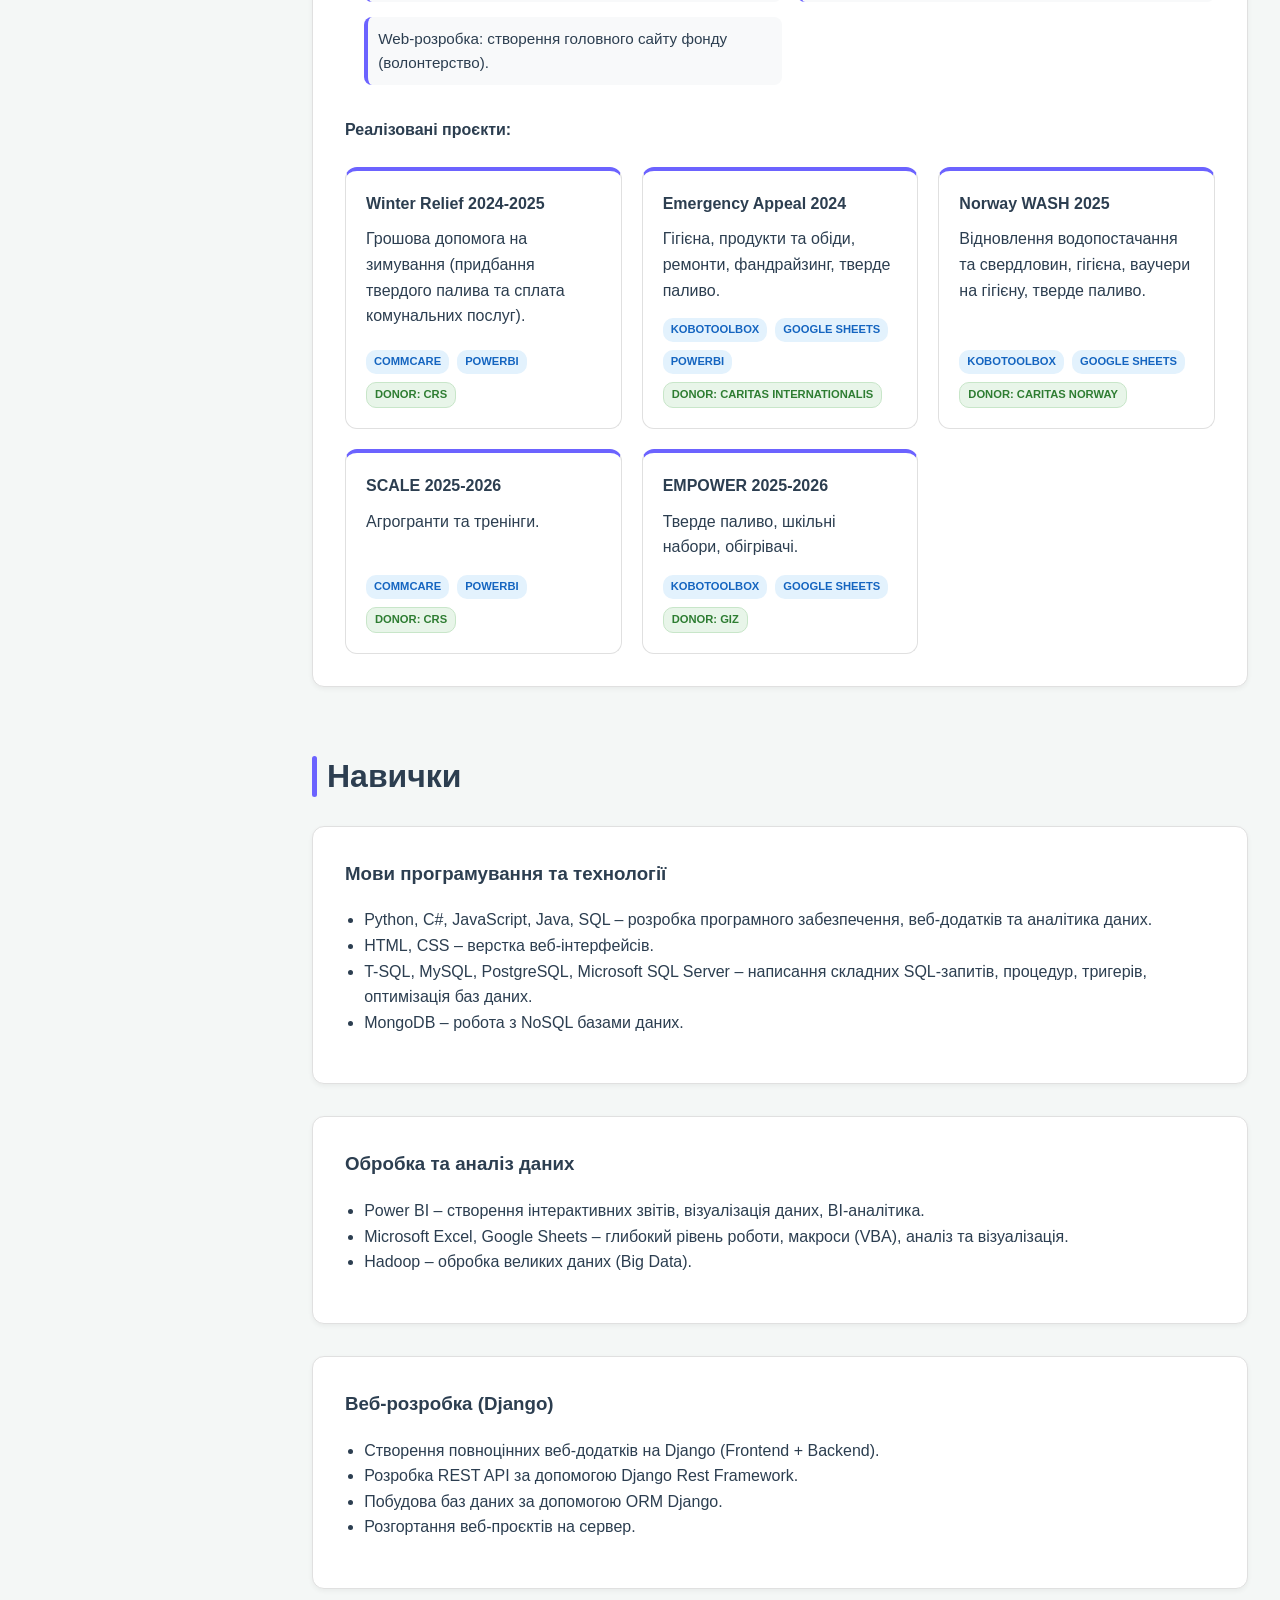
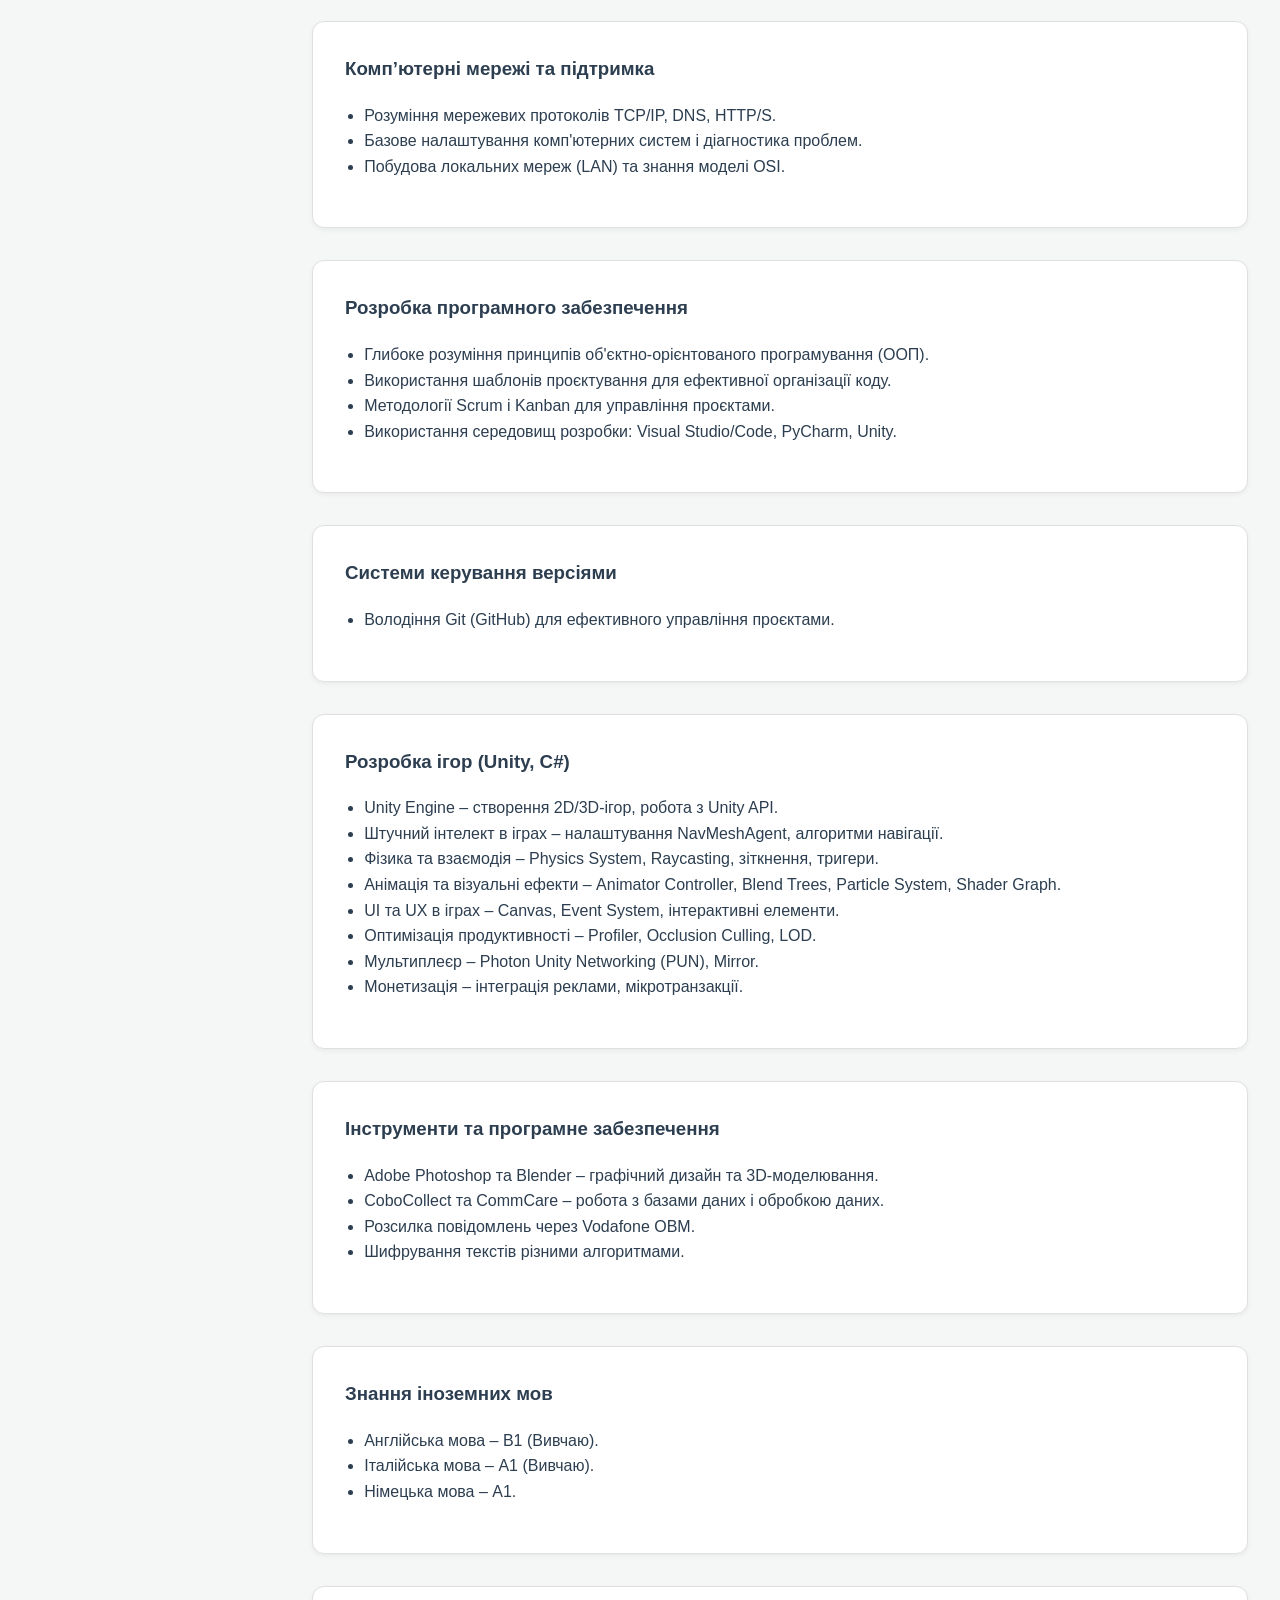
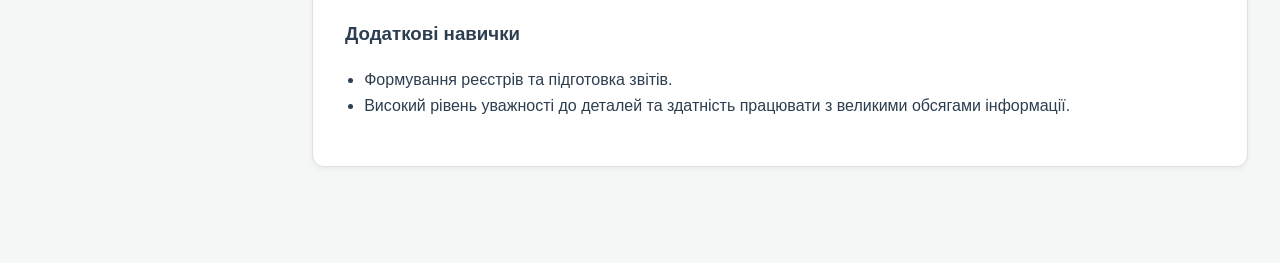
==== commit 1d0afc43: "update cv" ====
--- a/index.html
+++ b/index.html
@@ -3,26 +3,26 @@
 
 <head>
    <meta charset="UTF-8">
-   <title data-lang-ua="Портфоліо" data-lang-en="Portfolio"></title>
+   <meta name="viewport" content="width=device-width, initial-scale=1.0">
+   <title data-lang-ua="Портфоліо" data-lang-en="Portfolio">Портфоліо</title>
    <link rel="stylesheet" href="styles.css">
-   <script src="script.js"></script>
+   <script src="script.js" defer></script>
 </head>
-<!----------------------------------------------------------------------------Сайдбар------------------------------------------------------------------------------>
+
+<!-- Модальне вікно для сертифікатів -->
 <div id="universalModal" class="modal">
    <span class="close">&times;</span>
    <div class="modal-body" id="modalBody"></div>
 </div>
 
 <body>
+   <!-- Top Bar (Header) -->
    <header class="top-bar">
-      <button id="menu-toggle">
-         ☰ <span id="menu-text" data-lang-ua="Портфоліо" data-lang-en="Portfolio">Портфоліо</span>
-      </button>
+      <button id="menu-toggle">☰</button>
 
       <nav id="page-links">
-         <a href="index.html" data-lang-ua="Головна" data-lang-en="Home">Головна</a>
-         <a href="courses.html" data-lang-ua="Завершені курси" data-lang-en="Completed Courses">Завершені
-            курси</a>
+         <a href="index.html" class="active" data-lang-ua="Головна" data-lang-en="Home">Головна</a>
+         <a href="courses.html" data-lang-ua="Завершені курси" data-lang-en="Completed Courses">Завершені курси</a>
          <a href="projects.html" data-lang-ua="Мої проекти" data-lang-en="My Projects">Мої проекти</a>
          <a href="Maksakov_CV.pdf" download class="resume-button" data-lang-ua="Завантажити резюме"
             data-lang-en="Download Resume">Завантажити резюме</a>
@@ -33,345 +33,522 @@
          <span id="lang-text" data-lang-ua="Українська версія" data-lang-en="Ukrainian version">Українська версія</span>
       </button>
    </header>
+
    <div class="container">
-      <div id="sidebar">
+      <!-- Sidebar (Fixed Left) -->
+      <aside id="sidebar">
          <div id="sidebar-content">
             <img src="Images/MyPhoto.png" alt="Ваше фото" id="profile-photo">
+
             <h1 data-lang-ua="Особисті дані" data-lang-en="General information">Особисті дані</h1>
+
             <h3 data-lang-ua="ПІБ" data-lang-en="Full name">ПІБ</h3>
             <p data-lang-ua="Максаков Владислав Олександрович" data-lang-en="Maksakov Vladyslav">Максаков Владислав
                Олександрович</p>
+
             <h3 data-lang-ua="Дата народження" data-lang-en="Date of Birth">Дата народження</h3>
             <p>05.03.2004</p>
+
             <h3 data-lang-ua="Місто" data-lang-en="City">Місто</h3>
             <p data-lang-ua="Харків" data-lang-en="Kharkiv">Харків</p>
+
             <h3 data-lang-ua="Номер телефону" data-lang-en="Phone Number">Номер телефону</h3>
-            <p>+38(095)-797-64-19</p>
+            <p><a href="tel:+380957976419">+38(095)-797-64-19</a></p>
+
             <h3>Email</h3>
-            <p>vmaksakov92@gmail.com</p>
-
-            <!----------------------------------------------------------------Посилання на соц мережі-------------------------------------------------------------------->
-            <div id="social-icons-container">
-               <div id="social-icons">
-                  <a href="https://www.instagram.com/prosto_vlados.666/" target="_blank">
-                     <img src="Images/instagram-icon.png" alt="Instagram" loading="lazy">
-                  </a>
-                  <a href="https://t.me/vladislave_666" target="_blank">
-                     <img src="Images/telegram-icon.png" alt="Telegram" loading="lazy">
-                  </a>
-                  <a href="https://www.linkedin.com/in/владислав-максаков-b97384288" target="_blank">
-                     <img src="Images/linkedin-icon.png" alt="Linkedin" loading="lazy">
-                  </a>
-                  <a href="https://www.facebook.com/vlad.maksakov.1" target="_blank">
-                     <img src="Images/facebook-icon.png" alt="Facebook" loading="lazy">
-                  </a>
-                  <a href="https://github.com/VladislavMaksakov" target="_blank">
-                     <img src="Images/github-icon.png" alt="GitHub" loading="lazy">
-                  </a>
-               </div>
+            <p><a href="mailto:vmaksakov92@gmail.com">vmaksakov92@gmail.com</a></p>
+
+            <div id="social-icons">
+               <a href="https://www.instagram.com/prosto_vlados.666/" target="_blank"><img
+                     src="Images/instagram-icon.png" alt="Inst"></a>
+               <a href="https://t.me/vladislave_666" target="_blank"><img src="Images/telegram-icon.png" alt="TG"></a>
+               <a href="https://www.linkedin.com/in/владислав-максаков-b97384288" target="_blank"><img
+                     src="Images/linkedin-icon.png" alt="In"></a>
+               <a href="https://www.facebook.com/vlad.maksakov.1" target="_blank"><img src="Images/facebook-icon.png"
+                     alt="FB"></a>
+               <a href="https://github.com/VladislavMaksakov" target="_blank"><img src="Images/github-icon.png"
+                     alt="Git"></a>
             </div>
          </div>
-      </div>
-
-      <div class="main-info">
-         <!----------------------------------------------------------------Секція про мене------------------------------------------------------------------------------->
-         <section id="experience">
-            <h3 data-lang-ua="Про себе" data-lang-en="About Me">Про себе</h3>
-            <p data-lang-ua="Я – молодий, активний та амбітний спеціаліст, який прагне постійного розвитку та вдосконалення своїх навичок. Легко і швидко засвоюю нову інформацію, адже завжди відчуваю інтерес до нових знань і викликів. З юності привчений до дисципліни та цілеспрямованості завдяки 6-річному досвіду у скелелазінні, який навчив мене долати труднощі та йти до мети попри перешкоди."
-               data-lang-en="I am young, active, and ambitious specialist who strives for continuous growth and improvement of my skills. I quickly and easily absorb new information, as I am always curious and eager to take on new knowledge and challenges. Since my youth, I have been disciplined and goal-oriented thanks to six years of experience in rock climbing, which taught me to overcome difficulties and pursue my goals despite obstacles.">
-               Я – молодий, активний та амбітний спеціаліст, який прагне постійного розвитку та вдосконалення своїх
-               навичок. Легко і швидко засвоюю нову інформацію, адже завжди відчуваю інтерес до нових знань і викликів.
-               З юності привчений до дисципліни та цілеспрямованості завдяки 6-річному досвіду у скелелазінні, який
-               навчив мене долати труднощі та йти до мети попри перешкоди.
-            </p>
-            <p data-lang-ua="Під час навчання в коледжі отримав підвищену стипендію за високі академічні досягнення. Зараз продовжую поглиблювати свої знання у сфері ІТ, навчаючись в університеті. З серпня працюю адміністратором баз даних, де маю змогу застосовувати теоретичні знання на практиці та вдосконалювати свої технічні навички."
-               data-lang-en="During my college studies, I received an increased scholarship for high academic performance. I am currently deepening my knowledge in the IT field while studying at university. Since August, I have been working as a database administrator, where I have the opportunity to apply theoretical knowledge in practice and enhance my technical skills.">
-               Під час навчання в коледжі отримав підвищену стипендію за високі академічні досягнення. Зараз продовжую
-               поглиблювати свої знання у сфері ІТ, навчаючись в університеті. З серпня працюю адміністратором баз
-               даних, де маю змогу застосовувати теоретичні знання на практиці та вдосконалювати свої технічні навички.
-            </p>
-            <p data-lang-ua="Я вважаю, що професійний розвиток – це постійний процес, тому я завжди відкритий до нових можливостей і готовий докладати максимум зусиль для досягнення високих результатів у своїй професії. Мені цікаво створювати щось нове, вирішувати складні задачі й бачити, як завдяки моїй праці реалізуються ідеї, що приносять користь і задоволення іншим."
-               data-lang-en="I believe that professional development is an ongoing process, which is why I am always open to new opportunities and ready to make every effort to achieve outstanding results in my profession. I enjoy creating new things, solving complex problems, and seeing how my work brings ideas to life—ideas that provide value and satisfaction to others.">
-               Я вважаю, що професійний розвиток – це постійний процес, тому я завжди відкритий до нових можливостей і
-               готовий докладати максимум зусиль для досягнення високих результатів у своїй професії. Мені цікаво
-               створювати щось нове, вирішувати складні задачі й бачити, як завдяки моїй праці реалізуються ідеї, що
-               приносять користь і задоволення іншим.
-            </p>
-         </section>
-
-         <!---------------------------------------------------------------------Навчання--------------------------------------------------------------------------------->
-         <section id="education">
-            <h2 data-lang-ua="Освіта" data-lang-en="Education">Освіта</h2>
-            <ul>
-               <div class="course-block">
+      </aside>
+
+      <!-- Main Content -->
+      <main class="main-content">
+         <div class="main-info">
+
+            <!-- Про себе -->
+            <section id="experience">
+               <h3 data-lang-ua="Про себе" data-lang-en="About Me">Про себе</h3>
+               <div class="course-block animate-on-scroll">
+                  <p data-lang-ua="Я – молодий, активний та амбітний спеціаліст, який прагне постійного розвитку та вдосконалення своїх навичок. Легко і швидко засвоюю нову інформацію, адже завжди відчуваю інтерес до нових знань і викликів. З юності привчений до дисципліни та цілеспрямованості завдяки 6-річному досвіду у скелелазінні, який навчив мене долати труднощі та йти до мети попри перешкоди."
+                     data-lang-en="I am young, active, and ambitious specialist who strives for continuous growth and improvement of my skills. I quickly and easily absorb new information, as I am always curious and eager to take on new knowledge and challenges. Since my youth, I have been disciplined and goal-oriented thanks to six years of experience in rock climbing, which taught me to overcome difficulties and pursue my goals despite obstacles.">
+                     Я – молодий, активний та амбітний спеціаліст, який прагне постійного розвитку та вдосконалення
+                     своїх навичок. Легко і швидко засвоюю нову інформацію, адже завжди відчуваю інтерес до нових знань
+                     і викликів. З юності привчений до дисципліни та цілеспрямованості завдяки 6-річному досвіду у
+                     скелелазінні, який навчив мене долати труднощі та йти до мети попри перешкоди.
+                  </p>
+                  <p data-lang-ua="Під час навчання в коледжі отримав підвищену стипендію за високі академічні досягнення. Зараз продовжую поглиблювати свої знання у сфері ІТ, навчаючись в університеті. З серпня працюю адміністратором баз даних, де маю змогу застосовувати теоретичні знання на практиці та вдосконалювати свої технічні навички."
+                     data-lang-en="During my college studies, I received an increased scholarship for high academic performance. I am currently deepening my knowledge in the IT field while studying at university. Since August, I have been working as a database administrator, where I have the opportunity to apply theoretical knowledge in practice and enhance my technical skills.">
+                     Під час навчання в коледжі отримав підвищену стипендію за високі академічні досягнення. Зараз
+                     продовжую поглиблювати свої знання у сфері ІТ, навчаючись в університеті. З серпня працюю
+                     адміністратором баз даних, де маю змогу застосовувати теоретичні знання на практиці та
+                     вдосконалювати свої технічні навички.
+                  </p>
+                  <p data-lang-ua="Я вважаю, що професійний розвиток – це постійний процес, тому я завжди відкритий до нових можливостей і готовий докладати максимум зусиль для досягнення високих результатів у своїй професії. Мені цікаво створювати щось нове, вирішувати складні задачі й бачити, як завдяки моїй праці реалізуються ідеї, що приносять користь і задоволення іншим."
+                     data-lang-en="I believe that professional development is an ongoing process, which is why I am always open to new opportunities and ready to make every effort to achieve outstanding results in my profession. I enjoy creating new things, solving complex problems, and seeing how my work brings ideas to life—ideas that provide value and satisfaction to others.">
+                     Я вважаю, що професійний розвиток – це постійний процес, тому я завжди відкритий до нових
+                     можливостей і готовий докладати максимум зусиль для досягнення високих результатів у своїй
+                     професії. Мені цікаво створювати щось нове, вирішувати складні задачі й бачити, як завдяки моїй
+                     праці реалізуються ідеї, що приносять користь і задоволення іншим.
+                  </p>
+               </div>
+            </section>
+
+            <!-- Освіта -->
+            <section id="education">
+               <h2 data-lang-ua="Освіта" data-lang-en="Education">Освіта</h2>
+
+               <div class="course-block animate-on-scroll">
                   <h3 data-lang-ua="Харківський Національний Економічний Університет імені С. Кузнеця"
                      data-lang-en="Kharkiv National Economic University named after S. Kuznets">Харківський Національний
                      Економічний Університет імені С. Кузнеця</h3>
                   <p data-lang-ua="121 'Інженерія ПЗ' | Навчаюсь" data-lang-en="121 'Software Engineering' | Studying">
                      121 'Інженерія ПЗ' | Навчаюсь</p>
                </div>
-               <div class="course-block">
+
+               <div class="course-block animate-on-scroll">
                   <h3 data-lang-ua="Харківський радіотехнічний коледж" data-lang-en="Kharkiv Radio Engineering College">
                      Харківський радіотехнічний коледж</h3>
-                  <p data-lang-ua="121 'Інженерія ПЗ' | 28.06.2023"
-                     data-lang-en="121 'Software Engineering' | 28.06.2023">
-                     121 'Інженерія ПЗ' | 28.06.2023
-                  </p>
+                  <p>121 'Інженерія ПЗ' | 28.06.2023</p>
                   <button class="cert-button" data-lang-ua="Мій диплом" data-lang-en="My Diploma"
-                     onclick="openUniversalModal('Images/Cert/Грамоти/Диплом.pdf')">
-                     Мій диплом
-                  </button>
+                     onclick="openUniversalModal('Images/Cert/Грамоти/Диплом.pdf')">Мій диплом</button>
                   <button class="cert-button" data-lang-ua="Грамота" data-lang-en="Certificate"
-                     onclick="openUniversalModal('Images/Cert/Грамоти/Грамота_За_Рівень_Програмування.pdf')">
-                     Грамота
-                  </button>
+                     onclick="openUniversalModal('Images/Cert/Грамоти/Грамота_За_Рівень_Програмування.pdf')">Грамота</button>
                   <button class="cert-button" data-lang-ua="Характеристика" data-lang-en="Characteristic"
-                     onclick="openUniversalModal('Images/Cert/Грамоти/Максаков_Характеристика.pdf')">
-                     Характеристика
-                  </button>
-               </div>
-               <div class="course-block">
+                     onclick="openUniversalModal('Images/Cert/Грамоти/Максаков_Характеристика.pdf')">Характеристика</button>
+               </div>
+
+               <div class="course-block animate-on-scroll">
                   <h3 data-lang-ua="Онлайн школа 'HeadLight School'" data-lang-en="Online school 'HeadLight School'">
-                     Онлайн школа 'HeadLight School'
-                  </h3>
+                     Онлайн школа 'HeadLight School'</h3>
                   <p>"Unity Developer" | 20.08.2022</p>
                   <button class="cert-button" data-lang-ua="Сертифікат проходження курсів"
                      data-lang-en="Certificate of completion of courses"
                      onclick="openUniversalModal('Images/Cert/Грамоти/HeadLight_School.pdf')">Сертифікат проходження
                      курсів</button>
                </div>
-            </ul>
-         </section>
-
-         <!------------------------------------------------------------------Досвівд роботи------------------------------------------------------------------------------>
-         <section id="workExp">
-            <h2 data-lang-ua="Досвід роботи" data-lang-en="Work Experience">Досвід роботи</h2>
-
-            <div class="single-course">
-               <h3 data-lang-ua="Благодійна Організація «Благодійний Фонд «Карітас-Харків»"
-                  data-lang-en="Charitable Organization 'Caritas-Kharkiv'">
-                  Благодійна Організація «Благодійний Фонд «Карітас-Харків»
-               </h3>
-               <p data-lang-ua="Посада: Адміністратор баз даних (з серпня 2024 року)"
-                  data-lang-en="Position: Database Administrator (since August 2024)">
-                  Посада: Адміністратор баз даних (з серпня 2024 року)
-               </p>
-               <p data-lang-ua="«Карітас-Харків» – це благодійна організація, що надає допомогу людям, які опинилися в складних життєвих обставинах. Основними напрямками діяльності фонду є підтримка внутрішньо переміщених осіб, соціально незахищених верств населення, організація гуманітарної допомоги та реалізація проєктів, спрямованих на відновлення життєвих умов і психологічної стабільності."
-                  data-lang-en="'Caritas-Kharkiv' is a charitable organization providing assistance to people in difficult life circumstances. The fund’s main activities are supporting internally displaced persons, socially vulnerable groups, organizing humanitarian aid, and implementing projects aimed at restoring living conditions and psychological stability.">
-                  «Карітас-Харків» – це благодійна організація, що надає допомогу людям, які опинилися в складних
-                  життєвих обставинах. Основними напрямками діяльності фонду є підтримка внутрішньо переміщених осіб,
-                  соціально незахищених верств населення, організація гуманітарної допомоги та реалізація проєктів,
-                  спрямованих на відновлення життєвих умов і психологічної стабільності.
-               </p>
-               <p data-lang-ua="Моя роль у фонді:" data-lang-en="My role at the fund:">
-                  Моя роль у фонді:
-               </p>
-               <ul>
-                  <li data-lang-ua="Керування доступами для працівників до баз даних."
-                     data-lang-en="Managing employee access to databases.">Керування доступами для працівників до баз
-                     даних.</li>
-                  <li data-lang-ua="Перевірка коректності даних у базах."
-                     data-lang-en="Checking the correctness of database entries.">Перевірка коректності даних у базах.
-                  </li>
-                  <li data-lang-ua="Створення баз даних для зручного перегляду працівниками."
-                     data-lang-en="Creating databases for convenient employee access.">Створення баз даних для зручного
-                     перегляду працівниками.</li>
-                  <li data-lang-ua="Редагування та виправлення баз даних."
-                     data-lang-en="Editing and correcting database entries.">Редагування та виправлення баз даних.</li>
-                  <li data-lang-ua="Організація виплат бенефіціарам."
-                     data-lang-en="Organizing payments to beneficiaries.">Організація виплат бенефіціарам.</li>
-                  <li data-lang-ua="Облік гуманітарної допомоги в бухгалтерії."
-                     data-lang-en="Accounting for humanitarian aid in bookkeeping.">Облік гуманітарної допомоги в
-                     бухгалтерії.</li>
-                  <li data-lang-ua="Підготовка реєстрів." data-lang-en="Preparation of registers.">Підготовка реєстрів.
-                  </li>
-                  <li data-lang-ua="Звітування перед донорами та Карітас Україна."
-                     data-lang-en="Reporting to donors and Caritas Ukraine.">Звітування перед донорами та Карітас
-                     Україна.</li>
-               </ul>
-               <p data-lang-ua="Моя робота сприяє прозорості, точності та оперативності у виконанні гуманітарних місій організації."
-                  data-lang-en="My work promotes transparency, accuracy, and efficiency in the implementation of the organization's humanitarian missions.">
-                  Моя робота сприяє прозорості, точності та оперативності у виконанні гуманітарних місій організації.
-               </p>
-            </div>
-         </section>
-
-         <!-----------------------------------------------------------------------Скіли---------------------------------------------------------------------------------->
-         <section id="skills">
-            <h2 data-lang-ua="Навички" data-lang-en="Skills">Навички</h2>
-
-            <div class="course-block">
-               <h3 data-lang-ua="Мови програмування та технології"
-                  data-lang-en="Programming Languages and Technologies">Мови програмування та технології</h3>
-               <ul>
-                  <li data-lang-ua="Python, C#, JavaScript, Java, SQL – розробка програмного забезпечення, веб-додатків та аналітика даних."
-                     data-lang-en="Python, C#, JavaScript, Java, SQL – software development, web applications, and data analytics.">
-                     Python, C#, JavaScript, Java, SQL – розробка програмного забезпечення, веб-додатків та аналітика
-                     даних.</li>
-                  <li data-lang-ua="HTML, CSS – верстка веб-інтерфейсів."
-                     data-lang-en="HTML, CSS – web interface layout.">HTML, CSS – верстка веб-інтерфейсів.</li>
-                  <li data-lang-ua="T-SQL, MySQL, PostgreSQL, Microsoft SQL Server – написання складних SQL-запитів, процедур, тригерів, оптимізація баз даних."
-                     data-lang-en="T-SQL, MySQL, PostgreSQL, Microsoft SQL Server – writing complex SQL queries, procedures, triggers, and database optimization.">
-                     T-SQL, MySQL, PostgreSQL, Microsoft SQL Server – написання складних SQL-запитів, процедур,
-                     тригерів, оптимізація баз даних.</li>
-                  <li data-lang-ua="MongoDB – робота з NoSQL базами даних."
-                     data-lang-en="MongoDB – working with NoSQL databases.">MongoDB – робота з NoSQL базами даних.</li>
-               </ul>
-            </div>
-
-            <div class="course-block">
-               <h3 data-lang-ua="Обробка та аналіз даних" data-lang-en="Data Processing and Analysis">Обробка та аналіз
-                  даних</h3>
-               <ul>
-                  <li data-lang-ua="Power BI – створення інтерактивних звітів, візуалізація даних, BI-аналітика."
-                     data-lang-en="Power BI – creating interactive reports, data visualization, BI analytics.">Power BI
-                     – створення інтерактивних звітів, візуалізація даних, BI-аналітика.</li>
-                  <li data-lang-ua="Microsoft Excel, Google Sheets – глибокий рівень роботи, макроси (VBA), аналіз та візуалізація."
-                     data-lang-en="Microsoft Excel, Google Sheets – advanced usage, macros (VBA), analysis and visualization.">
-                     Microsoft Excel, Google Sheets – глибокий рівень роботи, макроси (VBA), аналіз та візуалізація.
-                  </li>
-                  <li data-lang-ua="Hadoop – обробка великих даних (Big Data)."
-                     data-lang-en="Hadoop – big data processing.">Hadoop – обробка великих даних (Big Data).</li>
-               </ul>
-            </div>
-
-            <div class="course-block">
-               <h3 data-lang-ua="Веб-розробка (Django)" data-lang-en="Web Development (Django)">Веб-розробка (Django)
-               </h3>
-               <ul>
-                  <li data-lang-ua="Створення повноцінних веб-додатків на Django (Frontend + Backend)."
-                     data-lang-en="Building full-fledged web applications with Django (Frontend + Backend).">Створення
-                     повноцінних веб-додатків на Django (Frontend + Backend).</li>
-                  <li data-lang-ua="Розробка REST API за допомогою Django Rest Framework."
-                     data-lang-en="Developing REST APIs with Django Rest Framework.">Розробка REST API за допомогою
-                     Django Rest Framework.</li>
-                  <li data-lang-ua="Побудова баз даних за допомогою ORM Django."
-                     data-lang-en="Database building using Django ORM.">Побудова баз даних за допомогою ORM Django.</li>
-                  <li data-lang-ua="Розгортання веб-проєктів на сервер."
-                     data-lang-en="Deploying web projects to a server.">Розгортання веб-проєктів на сервер.</li>
-               </ul>
-            </div>
-
-            <div class="course-block">
-               <h3 data-lang-ua="Комп’ютерні мережі та підтримка" data-lang-en="Computer Networks and Support">
-                  Комп’ютерні мережі та підтримка</h3>
-               <ul>
-                  <li data-lang-ua="Розуміння мережевих протоколів TCP/IP, DNS, HTTP/S."
-                     data-lang-en="Understanding network protocols TCP/IP, DNS, HTTP/S.">Розуміння мережевих протоколів
-                     TCP/IP, DNS, HTTP/S.</li>
-                  <li data-lang-ua="Базове налаштування комп'ютерних систем і діагностика проблем."
-                     data-lang-en="Basic configuration of computer systems and troubleshooting.">Базове налаштування
-                     комп'ютерних систем і діагностика проблем.</li>
-                  <li data-lang-ua="Побудова локальних мереж (LAN) та знання моделі OSI."
-                     data-lang-en="Building local networks (LAN) and understanding OSI model.">Побудова локальних мереж
-                     (LAN) та знання моделі OSI.</li>
-               </ul>
-            </div>
-
-            <div class="course-block">
-               <h3 data-lang-ua="Розробка програмного забезпечення" data-lang-en="Software Development">Розробка
-                  програмного забезпечення</h3>
-               <ul>
-                  <li data-lang-ua="Глибоке розуміння принципів об'єктно-орієнтованого програмування (ООП)."
-                     data-lang-en="Deep understanding of object-oriented programming (OOP) principles.">Глибоке
-                     розуміння принципів об'єктно-орієнтованого програмування (ООП).</li>
-                  <li data-lang-ua="Використання шаблонів проєктування для ефективної організації коду."
-                     data-lang-en="Using design patterns for effective code organization.">Використання шаблонів
-                     проєктування для ефективної організації коду.</li>
-                  <li data-lang-ua="Методології Scrum і Kanban для управління проєктами."
-                     data-lang-en="Scrum and Kanban methodologies for project management.">Методології Scrum і Kanban
-                     для управління проєктами.</li>
-                  <li data-lang-ua="Використання середовищ розробки: Visual Studio/Code, PyCharm, Unity."
-                     data-lang-en="Using development environments: Visual Studio/Code, PyCharm, Unity.">Використання
-                     середовищ розробки: Visual Studio/Code, PyCharm, Unity.</li>
-               </ul>
-            </div>
-
-            <div class="course-block">
-               <h3 data-lang-ua="Системи керування версіями" data-lang-en="Version Control Systems">Системи керування
-                  версіями</h3>
-               <ul>
-                  <li data-lang-ua="Володіння Git (GitHub) для ефективного управління проєктами."
-                     data-lang-en="Proficient in Git (GitHub) for effective project management.">Володіння Git (GitHub)
-                     для ефективного управління проєктами.</li>
-               </ul>
-            </div>
-
-            <div class="course-block">
-               <h3 data-lang-ua="Розробка ігор (Unity, C#)" data-lang-en="Game Development (Unity, C#)">Розробка ігор
-                  (Unity, C#)</h3>
-               <ul>
-                  <li data-lang-ua="Unity Engine – створення 2D/3D-ігор, робота з Unity API."
-                     data-lang-en="Unity Engine – creating 2D/3D games, working with Unity API.">Unity Engine –
-                     створення 2D/3D-ігор, робота з Unity API.</li>
-                  <li data-lang-ua="Штучний інтелект в іграх – налаштування NavMeshAgent, алгоритми навігації."
-                     data-lang-en="AI in games – setting up NavMeshAgent, navigation algorithms.">Штучний інтелект в
-                     іграх – налаштування NavMeshAgent, алгоритми навігації.</li>
-                  <li data-lang-ua="Фізика та взаємодія – Physics System, Raycasting, зіткнення, тригери."
-                     data-lang-en="Physics and interaction – Physics System, Raycasting, collisions, triggers.">Фізика
-                     та взаємодія – Physics System, Raycasting, зіткнення, тригери.</li>
-                  <li data-lang-ua="Анімація та візуальні ефекти – Animator Controller, Blend Trees, Particle System, Shader Graph."
-                     data-lang-en="Animation and visual effects – Animator Controller, Blend Trees, Particle System, Shader Graph.">
-                     Анімація та візуальні ефекти – Animator Controller, Blend Trees, Particle System, Shader Graph.
-                  </li>
-                  <li data-lang-ua="UI та UX в іграх – Canvas, Event System, інтерактивні елементи."
-                     data-lang-en="UI and UX in games – Canvas, Event System, interactive elements.">UI та UX в іграх –
-                     Canvas, Event System, інтерактивні елементи.</li>
-                  <li data-lang-ua="Оптимізація продуктивності – Profiler, Occlusion Culling, LOD."
-                     data-lang-en="Performance optimization – Profiler, Occlusion Culling, LOD.">Оптимізація
-                     продуктивності – Profiler, Occlusion Culling, LOD.</li>
-                  <li data-lang-ua="Мультиплеєр – Photon Unity Networking (PUN), Mirror."
-                     data-lang-en="Multiplayer – Photon Unity Networking (PUN), Mirror.">Мультиплеєр – Photon Unity
-                     Networking (PUN), Mirror.</li>
-                  <li data-lang-ua="Монетизація – інтеграція реклами, мікротранзакції."
-                     data-lang-en="Monetization – ad integration, microtransactions.">Монетизація – інтеграція реклами,
-                     мікротранзакції.</li>
-               </ul>
-            </div>
-
-            <div class="course-block">
-               <h3 data-lang-ua="Інструменти та програмне забезпечення" data-lang-en="Tools and Software">Інструменти та
-                  програмне забезпечення</h3>
-               <ul>
-                  <li data-lang-ua="Adobe Photoshop та Blender – графічний дизайн та 3D-моделювання."
-                     data-lang-en="Adobe Photoshop and Blender – graphic design and 3D modeling.">Adobe Photoshop та
-                     Blender – графічний дизайн та 3D-моделювання.</li>
-                  <li data-lang-ua="CoboCollect та CommCare – робота з базами даних і обробкою даних."
-                     data-lang-en="CoboCollect and CommCare – working with databases and data collection.">CoboCollect
-                     та CommCare – робота з базами даних і обробкою даних.</li>
-                  <li data-lang-ua="Розсилка повідомлень через Vodafone OBM."
-                     data-lang-en="Messaging via Vodafone OBM.">Розсилка повідомлень через Vodafone OBM.</li>
-                  <li data-lang-ua="Шифрування текстів різними алгоритмами."
-                     data-lang-en="Encrypting texts with different algorithms.">Шифрування текстів різними алгоритмами.
-                  </li>
-               </ul>
-            </div>
-
-            <div class="course-block">
-               <h3 data-lang-ua="Знання іноземних мов" data-lang-en="Knowledge of Foreign Languages">Знання іноземних
-                  мов</h3>
-               <ul>
-                  <li data-lang-ua="Англійська мова – B1 (Вивчаю)." data-lang-en="English – B1 (Learning).">Англійська
-                     мова – B1 (Вивчаю).</li>
-                  <li data-lang-ua="Італійська мова – A1 (Вивчаю)." data-lang-en="Italian – A1 (Learning).">Італійська
-                     мова – A1 (Вивчаю).</li>
-                  <li data-lang-ua="Німецька мова – A1." data-lang-en="German – A1.">Німецька мова – A1.</li>
-               </ul>
-            </div>
-
-            <div class="course-block">
-               <h3 data-lang-ua="Додаткові навички" data-lang-en="Additional Skills">Додаткові навички</h3>
-               <ul>
-                  <li data-lang-ua="Формування реєстрів та підготовка звітів."
-                     data-lang-en="Register formation and report preparation.">Формування реєстрів та підготовка звітів.
-                  </li>
-                  <li data-lang-ua="Високий рівень уважності до деталей та здатність працювати з великими обсягами інформації."
-                     data-lang-en="High attention to detail and ability to work with large volumes of information.">
-                     Високий рівень уважності до деталей та здатність працювати з великими обсягами інформації.</li>
-               </ul>
-            </div>
-         </section>
-      </div>
+            </section>
+
+            <!-- Досвід роботи -->
+            <section id="workExp">
+               <h2 data-lang-ua="Досвід роботи" data-lang-en="Work Experience">Досвід роботи</h2>
+
+               <!-- 1. Caritas Ukraine (National) -->
+               <div class="work-entry animate-on-scroll" style="margin-bottom: 3rem;">
+                  <div class="work-header">
+                     <h3 data-lang-ua="МБФ «Карітас України» (Національний офіс)"
+                        data-lang-en="ICF 'Caritas Ukraine' (National Office)">
+                        МБФ «Карітас України» (Національний офіс)
+                     </h3>
+                     <div class="work-date">
+                        <span class="date-badge" data-lang-ua="01.2026 — Нині" data-lang-en="01.2026 — Present">01.2026
+                           — Нині</span>
+                        <span class="role-badge" data-lang-ua="Фахівець бази даних"
+                           data-lang-en="Database officer">Фахівець бази даних</span>
+                     </div>
+                  </div>
+
+                  <p class="work-description"
+                     data-lang-ua="«Карітас України» — це одна з найбільших мереж благодійних організацій в Україні, яка надає комплексну підтримку людям в потребі, допомагає у подоланні кризових ситуацій та розвиває сталі рішення для суспільного благополуччя. «Карітас України» є частиною конфедерації «Карітас Інтернаціоналіс», що є проявом соціального служіння Католицької Церкви, представленої у понад 160 країнах світу. Наша місія полягає у розвитку традицій доброчинної діяльності для подолання бідності, нерівності та соціальної ізоляції шляхом надання гуманітарної допомоги, створення ефективної системи соціальних, медичних та освітніх послуг в Україні, сприяючи розвитку громад і базуючись на християнських морально-етичних цінностях."
+                     data-lang-en="'Caritas Ukraine' is one of the largest charitable networks in Ukraine, providing comprehensive support to people in need, helping to overcome crisis situations, and developing sustainable solutions for social well-being. 'Caritas Ukraine' is part of the 'Caritas Internationalis' confederation, a manifestation of the social ministry of the Catholic Church, present in over 160 countries. Our mission is to develop traditions of charitable activity to overcome poverty, inequality, and social isolation by providing humanitarian aid, creating an effective system of social, medical, and educational services in Ukraine, fostering community development based on Christian moral and ethical values.">
+                     «Карітас України» — це одна з найбільших мереж благодійних організацій в Україні, яка надає
+                     комплексну підтримку людям в потребі, допомагає у подоланні кризових ситуацій та розвиває сталі
+                     рішення для суспільного благополуччя. «Карітас України» є частиною конфедерації «Карітас
+                     Інтернаціоналіс», що є проявом соціального служіння Католицької Церкви, представленої у понад 160
+                     країнах світу. Наша місія полягає у розвитку традицій доброчинної діяльності для подолання
+                     бідності, нерівності та соціальної ізоляції шляхом надання гуманітарної допомоги, створення
+                     ефективної системи соціальних, медичних та освітніх послуг в Україні, сприяючи розвитку громад і
+                     базуючись на християнських морально-етичних цінностях.
+                  </p>
+
+                  <h4 data-lang-ua="Ключові обов'язки:" data-lang-en="Key Responsibilities:">Ключові обов'язки:</h4>
+                  <ul class="responsibilities-list">
+                     <li data-lang-ua="Розробка архітектури БД (Google Sheets) для напрямків Shelter та WASH."
+                        data-lang-en="Developing DB architecture (Google Sheets) for Shelter and WASH sectors.">Розробка
+                        архітектури БД (Google Sheets) для напрямків Shelter та WASH.</li>
+                     <li data-lang-ua="Навчання та менторство адміністраторів БД локальних осередків (воркшопи, інструкції)."
+                        data-lang-en="Training and mentoring local DB admins (workshops, manuals).">Навчання та
+                        менторство адміністраторів БД локальних осередків (воркшопи, інструкції).</li>
+                     <li data-lang-ua="Створення консолідованого дашборду PowerBI для Shelter Cluster."
+                        data-lang-en="Creating a consolidated PowerBI dashboard for the Shelter Cluster.">Створення
+                        консолідованого дашборду PowerBI для Shelter Cluster.</li>
+                     <li data-lang-ua="Верифікація та чистка даних, уніфікація звітності з регіонів."
+                        data-lang-en="Data verification, cleaning, and unification of reporting from regions.">
+                        Верифікація та чистка даних, уніфікація звітності з регіонів.</li>
+                     <li data-lang-ua="Адміністрування доступів та технічна підтримка користувачів."
+                        data-lang-en="Access administration and technical support for users.">Адміністрування доступів
+                        та технічна підтримка користувачів.</li>
+                  </ul>
+
+                  <h4 class="projects-header" data-lang-ua="Ключові напрямки (Clusters):"
+                     data-lang-en="Key Focus Areas (Clusters):">Ключові напрямки (Clusters):</h4>
+                  <div class="projects-grid">
+                     <div class="project-card">
+                        <div class="project-title">Shelter Cluster (National)</div>
+                        <div class="project-details"
+                           data-lang-ua="Включає: малі та середні ремонти житла, грошову допомогу на оренду та комунальні послуги (Winterization), дистрибуцію твердого палива та екстрених наборів для швидкого ремонту."
+                           data-lang-en="Includes: light and medium housing repairs, cash for rent and utilities (Winterization), distribution of solid fuel and emergency shelter kits.">
+                           Включає: малі та середні ремонти житла, грошову допомогу на оренду та комунальні послуги
+                           (Winterization), дистрибуцію твердого палива та екстрених наборів для швидкого ремонту.
+                        </div>
+                        <div class="project-tags">
+                           <span class="tag tag-soft">PowerBI Master</span>
+                           <span class="tag tag-soft">Data Consolidation</span>
+                           <span class="tag tag-donor">Scope: Ukraine</span>
+                        </div>
+                     </div>
+                     <div class="project-card">
+                        <div class="project-title">WASH Cluster (National)</div>
+                        <div class="project-details"
+                           data-lang-ua="Включає: відновлення централізованого водопостачання, буріння свердловин, встановлення систем фільтрації, дистрибуцію гігієнічних наборів та промоцію гігієни."
+                           data-lang-en="Includes: restoration of centralized water supply, borehole drilling, installation of filtration systems, distribution of hygiene kits, and hygiene promotion.">
+                           Включає: відновлення централізованого водопостачання, буріння свердловин, встановлення систем
+                           фільтрації, дистрибуцію гігієнічних наборів та промоцію гігієни.
+                        </div>
+                        <div class="project-tags">
+                           <span class="tag tag-soft">Google Sheets Adv.</span>
+                           <span class="tag tag-soft">App Script</span>
+                           <span class="tag tag-donor">Scope: Ukraine</span>
+                        </div>
+                     </div>
+                  </div>
+               </div>
+
+               <!-- 2. Caritas Kharkiv -->
+               <div class="work-entry animate-on-scroll">
+                  <div class="work-header">
+                     <h3 data-lang-ua="Благодійна Організація «Благодійний Фонд «Карітас Харків»"
+                        data-lang-en="Charitable Organization 'Caritas Kharkiv'">
+                        Благодійна Організація «Благодійний Фонд «Карітас Харків»
+                     </h3>
+                     <div class="work-date">
+                        <span class="date-badge">08.2024 — 12.2025</span>
+                        <span class="role-badge" data-lang-ua="Адміністратор баз даних"
+                           data-lang-en="Database Administrator">Адміністратор баз даних</span>
+                     </div>
+                  </div>
+
+                  <p class="work-description"
+                     data-lang-ua="«Карітас-Харків» – це благодійна організація, що є частиною міжнародної мережі благодійних організацій та працює з 2014 року. Слово «Карітас» означає милосердя, самовіддану безкорисну любов, що формує головні цінності нашої організації: ефективність, доступність, прозорість. Керуючись християнськими цінностями, ми допомагаємо людям, що опинилися у складних життєвих ситуаціях, віднайти шляхи вирішення соціальних, гуманітарних, психологічних, матеріальних та юридичних проблем на території Харківської області та м. Харків."
+                     data-lang-en="'Caritas-Kharkiv' is a charitable organization, part of an international network, operating since 2014. The word 'Caritas' means mercy and selfless love, forming our core values: efficiency, accessibility, and transparency. Guided by Christian values, we help people in difficult life situations find solutions to social, humanitarian, psychological, material, and legal problems in Kharkiv and the Kharkiv region.">
+                     «Карітас-Харків» – це благодійна організація, що є частиною міжнародної мережі благодійних
+                     організацій та працює з 2014 року. Слово «Карітас» означає милосердя, самовіддану безкорисну любов,
+                     що формує головні цінності нашої організації: ефективність, доступність, прозорість. Керуючись
+                     християнськими цінностями, ми допомагаємо людям, що опинилися у складних життєвих ситуаціях,
+                     віднайти шляхи вирішення соціальних, гуманітарних, психологічних, матеріальних та юридичних проблем
+                     на території Харківської області та м. Харків.
+                  </p>
+
+                  <h4 data-lang-ua="Ключові обов'язки:" data-lang-en="Key Responsibilities:">Ключові обов'язки:</h4>
+                  <ul class="responsibilities-list">
+                     <li data-lang-ua="Адміністрування БД: керування доступами, структурою та безпекою даних."
+                        data-lang-en="DB Administration: managing access, structure, and data security.">Адміністрування
+                        БД: керування доступами, структурою та безпекою даних.</li>
+                     <li data-lang-ua="Розробка аналітичних дашбордів (PowerBI) та звітування донорам."
+                        data-lang-en="Developing analytical dashboards (PowerBI) and donor reporting.">Розробка
+                        аналітичних дашбордів (PowerBI) та звітування донорам.</li>
+                     <li data-lang-ua="Верифікація та чистка даних для точних виплат бенефіціарам."
+                        data-lang-en="Data verification and cleaning for accurate beneficiary payments.">Верифікація та
+                        чистка даних для точних виплат бенефіціарам.</li>
+                     <li data-lang-ua="Формування платіжних реєстрів та облік гуманітарної допомоги."
+                        data-lang-en="Generating payment registries and accounting for humanitarian aid.">Формування
+                        платіжних реєстрів та облік гуманітарної допомоги.</li>
+                     <li data-lang-ua="IT-підтримка: налаштування техніки (ноутбуки, планшети), інвентаризація."
+                        data-lang-en="IT Support: hardware setup (laptops, tablets), inventory.">IT-підтримка:
+                        налаштування техніки (ноутбуки, планшети), інвентаризація.</li>
+                     <li data-lang-ua="Адміністративний контроль: створення бейджів, підписання NDA."
+                        data-lang-en="Admin control: creating badges, signing NDAs.">Адміністративний контроль:
+                        створення бейджів, підписання NDA.</li>
+                     <li data-lang-ua="Web-розробка: створення головного сайту фонду (волонтерство)."
+                        data-lang-en="Web Development: creating the main fund website (volunteering).">Web-розробка:
+                        створення головного сайту фонду (волонтерство).</li>
+                  </ul>
+
+                  <h4 class="projects-header" data-lang-ua="Реалізовані проєкти:" data-lang-en="Projects Implemented:">
+                     Реалізовані проєкти:</h4>
+                  <div class="projects-grid">
+                     <!-- Project 1 -->
+                     <div class="project-card">
+                        <div class="project-title">Winter Relief 2024-2025</div>
+                        <div class="project-details"
+                           data-lang-ua="Грошова допомога на зимування (придбання твердого палива та сплата комунальних послуг)."
+                           data-lang-en="Winterization cash assistance (solid fuel purchase and utility payments).">
+                           Грошова допомога на зимування (придбання твердого палива та сплата комунальних послуг).
+                        </div>
+                        <div class="project-tags">
+                           <span class="tag tag-soft">CommCare</span>
+                           <span class="tag tag-soft">PowerBI</span>
+                           <span class="tag tag-donor">Donor: CRS</span>
+                        </div>
+                     </div>
+
+                     <!-- Project 2 -->
+                     <div class="project-card">
+                        <div class="project-title">Emergency Appeal 2024</div>
+                        <div class="project-details"
+                           data-lang-ua="Гігієна, продукти та обіди, ремонти, фандрайзинг, тверде паливо."
+                           data-lang-en="Hygiene, food and meals, repairs, fundraising, solid fuel.">
+                           Гігієна, продукти та обіди, ремонти, фандрайзинг, тверде паливо.
+                        </div>
+                        <div class="project-tags">
+                           <span class="tag tag-soft">KoboToolBox</span>
+                           <span class="tag tag-soft">Google Sheets</span>
+                           <span class="tag tag-soft">PowerBI</span>
+                           <span class="tag tag-donor">Donor: Caritas Internationalis</span>
+                        </div>
+                     </div>
+
+                     <!-- Project 3 -->
+                     <div class="project-card">
+                        <div class="project-title">Norway WASH 2025</div>
+                        <div class="project-details"
+                           data-lang-ua="Відновлення водопостачання та свердловин, гігієна, ваучери на гігієну, тверде паливо."
+                           data-lang-en="Restoration of water supply and boreholes, hygiene, hygiene vouchers, solid fuel.">
+                           Відновлення водопостачання та свердловин, гігієна, ваучери на гігієну, тверде паливо.
+                        </div>
+                        <div class="project-tags">
+                           <span class="tag tag-soft">KoboToolBox</span>
+                           <span class="tag tag-soft">Google Sheets</span>
+                           <span class="tag tag-donor">Donor: Caritas Norway</span>
+                        </div>
+                     </div>
+
+                     <!-- Project 4 -->
+                     <div class="project-card">
+                        <div class="project-title">SCALE 2025-2026</div>
+                        <div class="project-details" data-lang-ua="Агрогранти та тренінги."
+                           data-lang-en="Agricultural grants and trainings.">
+                           Агрогранти та тренінги.
+                        </div>
+                        <div class="project-tags">
+                           <span class="tag tag-soft">CommCare</span>
+                           <span class="tag tag-soft">PowerBI</span>
+                           <span class="tag tag-donor">Donor: CRS</span>
+                        </div>
+                     </div>
+
+                     <!-- Project 5 -->
+                     <div class="project-card">
+                        <div class="project-title">EMPOWER 2025-2026</div>
+                        <div class="project-details" data-lang-ua="Тверде паливо, шкільні набори, обігрівачі."
+                           data-lang-en="Solid fuel, school kits, heaters.">
+                           Тверде паливо, шкільні набори, обігрівачі.
+                        </div>
+                        <div class="project-tags">
+                           <span class="tag tag-soft">KoboToolBox</span>
+                           <span class="tag tag-soft">Google Sheets</span>
+                           <span class="tag tag-donor">Donor: GIZ</span>
+                        </div>
+                     </div>
+                  </div>
+               </div>
+            </section>
+
+            <!-- Навички -->
+            <section id="skills">
+               <h2 data-lang-ua="Навички" data-lang-en="Skills">Навички</h2>
+
+               <div class="course-block animate-on-scroll">
+                  <h3 data-lang-ua="Мови програмування та технології"
+                     data-lang-en="Programming Languages and Technologies">Мови програмування та технології</h3>
+                  <ul>
+                     <li data-lang-ua="Python, C#, JavaScript, Java, SQL – розробка програмного забезпечення, веб-додатків та аналітика даних."
+                        data-lang-en="Python, C#, JavaScript, Java, SQL – software development, web applications, and data analytics.">
+                        Python, C#, JavaScript, Java, SQL – розробка програмного забезпечення, веб-додатків та аналітика
+                        даних.</li>
+                     <li data-lang-ua="HTML, CSS – верстка веб-інтерфейсів."
+                        data-lang-en="HTML, CSS – web interface layout.">HTML, CSS – верстка веб-інтерфейсів.</li>
+                     <li data-lang-ua="T-SQL, MySQL, PostgreSQL, Microsoft SQL Server – написання складних SQL-запитів, процедур, тригерів, оптимізація баз даних."
+                        data-lang-en="T-SQL, MySQL, PostgreSQL, Microsoft SQL Server – writing complex SQL queries, procedures, triggers, and database optimization.">
+                        T-SQL, MySQL, PostgreSQL, Microsoft SQL Server – написання складних SQL-запитів, процедур,
+                        тригерів, оптимізація баз даних.</li>
+                     <li data-lang-ua="MongoDB – робота з NoSQL базами даних."
+                        data-lang-en="MongoDB – working with NoSQL databases.">MongoDB – робота з NoSQL базами даних.
+                     </li>
+                  </ul>
+               </div>
+
+               <div class="course-block animate-on-scroll">
+                  <h3 data-lang-ua="Обробка та аналіз даних" data-lang-en="Data Processing and Analysis">Обробка та
+                     аналіз
+                     даних</h3>
+                  <ul>
+                     <li data-lang-ua="Power BI – створення інтерактивних звітів, візуалізація даних, BI-аналітика."
+                        data-lang-en="Power BI – creating interactive reports, data visualization, BI analytics.">Power
+                        BI
+                        – створення інтерактивних звітів, візуалізація даних, BI-аналітика.</li>
+                     <li data-lang-ua="Microsoft Excel, Google Sheets – глибокий рівень роботи, макроси (VBA), аналіз та візуалізація."
+                        data-lang-en="Microsoft Excel, Google Sheets – advanced usage, macros (VBA), analysis and visualization.">
+                        Microsoft Excel, Google Sheets – глибокий рівень роботи, макроси (VBA), аналіз та візуалізація.
+                     </li>
+                     <li data-lang-ua="Hadoop – обробка великих даних (Big Data)."
+                        data-lang-en="Hadoop – big data processing.">Hadoop – обробка великих даних (Big Data).</li>
+                  </ul>
+               </div>
+
+               <div class="course-block animate-on-scroll">
+                  <h3 data-lang-ua="Веб-розробка (Django)" data-lang-en="Web Development (Django)">Веб-розробка (Django)
+                  </h3>
+                  <ul>
+                     <li data-lang-ua="Створення повноцінних веб-додатків на Django (Frontend + Backend)."
+                        data-lang-en="Building full-fledged web applications with Django (Frontend + Backend).">
+                        Створення
+                        повноцінних веб-додатків на Django (Frontend + Backend).</li>
+                     <li data-lang-ua="Розробка REST API за допомогою Django Rest Framework."
+                        data-lang-en="Developing REST APIs with Django Rest Framework.">Розробка REST API за допомогою
+                        Django Rest Framework.</li>
+                     <li data-lang-ua="Побудова баз даних за допомогою ORM Django."
+                        data-lang-en="Database building using Django ORM.">Побудова баз даних за допомогою ORM Django.
+                     </li>
+                     <li data-lang-ua="Розгортання веб-проєктів на сервер."
+                        data-lang-en="Deploying web projects to a server.">Розгортання веб-проєктів на сервер.</li>
+                  </ul>
+               </div>
+
+               <div class="course-block animate-on-scroll">
+                  <h3 data-lang-ua="Комп’ютерні мережі та підтримка" data-lang-en="Computer Networks and Support">
+                     Комп’ютерні мережі та підтримка</h3>
+                  <ul>
+                     <li data-lang-ua="Розуміння мережевих протоколів TCP/IP, DNS, HTTP/S."
+                        data-lang-en="Understanding network protocols TCP/IP, DNS, HTTP/S.">Розуміння мережевих
+                        протоколів
+                        TCP/IP, DNS, HTTP/S.</li>
+                     <li data-lang-ua="Базове налаштування комп'ютерних систем і діагностика проблем."
+                        data-lang-en="Basic configuration of computer systems and troubleshooting.">Базове налаштування
+                        комп'ютерних систем і діагностика проблем.</li>
+                     <li data-lang-ua="Побудова локальних мереж (LAN) та знання моделі OSI."
+                        data-lang-en="Building local networks (LAN) and understanding OSI model.">Побудова локальних
+                        мереж
+                        (LAN) та знання моделі OSI.</li>
+                  </ul>
+               </div>
+
+               <div class="course-block animate-on-scroll">
+                  <h3 data-lang-ua="Розробка програмного забезпечення" data-lang-en="Software Development">Розробка
+                     програмного забезпечення</h3>
+                  <ul>
+                     <li data-lang-ua="Глибоке розуміння принципів об'єктно-орієнтованого програмування (ООП)."
+                        data-lang-en="Deep understanding of object-oriented programming (OOP) principles.">Глибоке
+                        розуміння принципів об'єктно-орієнтованого програмування (ООП).</li>
+                     <li data-lang-ua="Використання шаблонів проєктування для ефективної організації коду."
+                        data-lang-en="Using design patterns for effective code organization.">Використання шаблонів
+                        проєктування для ефективної організації коду.</li>
+                     <li data-lang-ua="Методології Scrum і Kanban для управління проєктами."
+                        data-lang-en="Scrum and Kanban methodologies for project management.">Методології Scrum і Kanban
+                        для управління проєктами.</li>
+                     <li data-lang-ua="Використання середовищ розробки: Visual Studio/Code, PyCharm, Unity."
+                        data-lang-en="Using development environments: Visual Studio/Code, PyCharm, Unity.">Використання
+                        середовищ розробки: Visual Studio/Code, PyCharm, Unity.</li>
+                  </ul>
+               </div>
+
+               <div class="course-block animate-on-scroll">
+                  <h3 data-lang-ua="Системи керування версіями" data-lang-en="Version Control Systems">Системи керування
+                     версіями</h3>
+                  <ul>
+                     <li data-lang-ua="Володіння Git (GitHub) для ефективного управління проєктами."
+                        data-lang-en="Proficient in Git (GitHub) for effective project management.">Володіння Git
+                        (GitHub)
+                        для ефективного управління проєктами.</li>
+                  </ul>
+               </div>
+
+               <div class="course-block animate-on-scroll">
+                  <h3 data-lang-ua="Розробка ігор (Unity, C#)" data-lang-en="Game Development (Unity, C#)">Розробка ігор
+                     (Unity, C#)</h3>
+                  <ul>
+                     <li data-lang-ua="Unity Engine – створення 2D/3D-ігор, робота з Unity API."
+                        data-lang-en="Unity Engine – creating 2D/3D games, working with Unity API.">Unity Engine –
+                        створення 2D/3D-ігор, робота з Unity API.</li>
+                     <li data-lang-ua="Штучний інтелект в іграх – налаштування NavMeshAgent, алгоритми навігації."
+                        data-lang-en="AI in games – setting up NavMeshAgent, navigation algorithms.">Штучний інтелект в
+                        іграх – налаштування NavMeshAgent, алгоритми навігації.</li>
+                     <li data-lang-ua="Фізика та взаємодія – Physics System, Raycasting, зіткнення, тригери."
+                        data-lang-en="Physics and interaction – Physics System, Raycasting, collisions, triggers.">
+                        Фізика
+                        та взаємодія – Physics System, Raycasting, зіткнення, тригери.</li>
+                     <li data-lang-ua="Анімація та візуальні ефекти – Animator Controller, Blend Trees, Particle System, Shader Graph."
+                        data-lang-en="Animation and visual effects – Animator Controller, Blend Trees, Particle System, Shader Graph.">
+                        Анімація та візуальні ефекти – Animator Controller, Blend Trees, Particle System, Shader Graph.
+                     </li>
+                     <li data-lang-ua="UI та UX в іграх – Canvas, Event System, інтерактивні елементи."
+                        data-lang-en="UI and UX in games – Canvas, Event System, interactive elements.">UI та UX в іграх
+                        –
+                        Canvas, Event System, інтерактивні елементи.</li>
+                     <li data-lang-ua="Оптимізація продуктивності – Profiler, Occlusion Culling, LOD."
+                        data-lang-en="Performance optimization – Profiler, Occlusion Culling, LOD.">Оптимізація
+                        продуктивності – Profiler, Occlusion Culling, LOD.</li>
+                     <li data-lang-ua="Мультиплеєр – Photon Unity Networking (PUN), Mirror."
+                        data-lang-en="Multiplayer – Photon Unity Networking (PUN), Mirror.">Мультиплеєр – Photon Unity
+                        Networking (PUN), Mirror.</li>
+                     <li data-lang-ua="Монетизація – інтеграція реклами, мікротранзакції."
+                        data-lang-en="Monetization – ad integration, microtransactions.">Монетизація – інтеграція
+                        реклами,
+                        мікротранзакції.</li>
+                  </ul>
+               </div>
+
+               <div class="course-block animate-on-scroll">
+                  <h3 data-lang-ua="Інструменти та програмне забезпечення" data-lang-en="Tools and Software">Інструменти
+                     та
+                     програмне забезпечення</h3>
+                  <ul>
+                     <li data-lang-ua="Adobe Photoshop та Blender – графічний дизайн та 3D-моделювання."
+                        data-lang-en="Adobe Photoshop and Blender – graphic design and 3D modeling.">Adobe Photoshop та
+                        Blender – графічний дизайн та 3D-моделювання.</li>
+                     <li data-lang-ua="CoboCollect та CommCare – робота з базами даних і обробкою даних."
+                        data-lang-en="CoboCollect and CommCare – working with databases and data collection.">
+                        CoboCollect
+                        та CommCare – робота з базами даних і обробкою даних.</li>
+                     <li data-lang-ua="Розсилка повідомлень через Vodafone OBM."
+                        data-lang-en="Messaging via Vodafone OBM.">Розсилка повідомлень через Vodafone OBM.</li>
+                     <li data-lang-ua="Шифрування текстів різними алгоритмами."
+                        data-lang-en="Encrypting texts with different algorithms.">Шифрування текстів різними
+                        алгоритмами.
+                     </li>
+                  </ul>
+               </div>
+
+               <div class="course-block animate-on-scroll">
+                  <h3 data-lang-ua="Знання іноземних мов" data-lang-en="Knowledge of Foreign Languages">Знання іноземних
+                     мов</h3>
+                  <ul>
+                     <li data-lang-ua="Англійська мова – B1 (Вивчаю)." data-lang-en="English – B1 (Learning).">
+                        Англійська
+                        мова – B1 (Вивчаю).</li>
+                     <li data-lang-ua="Італійська мова – A1 (Вивчаю)." data-lang-en="Italian – A1 (Learning).">
+                        Італійська
+                        мова – A1 (Вивчаю).</li>
+                     <li data-lang-ua="Німецька мова – A1." data-lang-en="German – A1.">Німецька мова – A1.</li>
+                  </ul>
+               </div>
+
+               <div class="course-block animate-on-scroll">
+                  <h3 data-lang-ua="Додаткові навички" data-lang-en="Additional Skills">Додаткові навички</h3>
+                  <ul>
+                     <li data-lang-ua="Формування реєстрів та підготовка звітів."
+                        data-lang-en="Register formation and report preparation.">Формування реєстрів та підготовка
+                        звітів.
+                     </li>
+                     <li data-lang-ua="Високий рівень уважності до деталей та здатність працювати з великими обсягами інформації."
+                        data-lang-en="High attention to detail and ability to work with large volumes of information.">
+                        Високий рівень уважності до деталей та здатність працювати з великими обсягами інформації.</li>
+                  </ul>
+               </div>
+            </section>
+
+         </div>
+      </main>
    </div>
 </body>
 
--- a/styles.css
+++ b/styles.css
@@ -1,359 +1,697 @@
-/* ==== ROOT VARIABLES ==== */
+/* =========================================
+   1. ROOT VARIABLES & RESET
+   ========================================= */
 :root {
-	--bg: #f9f9f9;
-	--fg: #1a1a1a;
-	--accent: #6c63ff;
-	--border: #e0e0e0;
-	--shadow: 0 4px 12px rgba(0, 0, 0, 0.05);
-	--font-main: 'Inter', 'Segoe UI', sans-serif;
-}
-
-/* ==== GLOBAL STYLES ==== */
+   /* Colors */
+   --bg-body: #f4f7f6;
+   --bg-white: #ffffff;
+   --bg-dark: #2c3e50;
+   --bg-darker: #1a252f;
+
+   --text-main: #2c3e50;
+   --text-light: #7f8c8d;
+   --text-white: #ecf0f1;
+
+   --accent: #6c63ff;
+   --accent-hover: #5a52d5;
+
+   --border: #e0e0e0;
+
+   /* Shadows */
+   --shadow-sm: 0 2px 5px rgba(0, 0, 0, 0.05);
+   --shadow-md: 0 5px 15px rgba(0, 0, 0, 0.1);
+
+   /* Spacing & Sizes */
+   --sidebar-width: 280px;
+   --header-height: 60px;
+   --radius: 12px;
+
+   /* Transitions */
+   --transition: all 0.3s cubic-bezier(0.25, 0.8, 0.25, 1);
+}
+
+* {
+   box-sizing: border-box;
+}
+
 body {
-	margin: 0;
-	font-family: var(--font-main);
-	background-color: var(--bg);
-	color: var(--fg);
-	line-height: 1.6;
-	scroll-behavior: smooth;
+   margin: 0;
+   font-family: 'Inter', 'Segoe UI', Roboto, sans-serif;
+   background-color: var(--bg-body);
+   color: var(--text-main);
+   line-height: 1.6;
+   overflow-x: hidden;
 }
 
 a {
-	color: var(--accent);
-	text-decoration: none;
-	transition: color 0.3s;
-}
-
-a:hover {
-	color: #4b44dd;
+   text-decoration: none;
+   color: inherit;
+   transition: var(--transition);
+}
+
+ul {
+   padding-left: 1.2rem;
 }
 
 h1,
 h2,
-h3 {
-	font-weight: 600;
-	margin-bottom: 0.5em;
-}
-
-h1 {
-	font-size: 2rem;
-}
-
-h2 {
-	font-size: 1.5rem;
-}
-
-h3 {
-	font-size: 1.2rem;
-}
-
-ul {
-	padding-left: 1.2rem;
-}
-
-#experience p {
-	text-indent: 2em;
-	margin-top: 0;
-	margin-bottom: 1em;
-}
-
-/* ==== LAYOUT STRUCTURE ==== */
+h3,
+h4 {
+   margin-top: 0;
+   font-weight: 700;
+   color: var(--text-main);
+}
+
+/* =========================================
+   2. LAYOUT & GRID
+   ========================================= */
 .container {
-	display: flex;
-	flex-direction: row;
-	min-height: 100vh;
-	padding-top: 64px;
-}
-
+   display: flex;
+   min-height: 100vh;
+   padding-top: 0;
+}
+
+/* Main Content Area */
 .main-content {
-	flex: 1;
-	padding: 2rem;
-	margin-left: 250px;
-	background-color: #fff;
-	transition: margin-left 0.3s ease;
+   flex: 1;
+   padding: 2rem;
+   padding-top: calc(var(--header-height) + 2rem);
+   margin-left: var(--sidebar-width);
+   width: calc(100% - var(--sidebar-width));
+   transition: var(--transition);
 }
 
 .main-info {
-	max-width: 900px;
-	margin: 0 auto;
-	padding: 2rem;
-}
-
-#sidebar.hidden+.main-content {
-	margin-left: 0;
-}
-
-/* ==== TOP BAR ==== */
+   max-width: 1000px;
+   margin: 0 auto;
+}
+
+/* =========================================
+   3. SMART TOP BAR (HEADER)
+   ========================================= */
 .top-bar {
-	display: flex;
-	justify-content: space-between;
-	align-items: center;
-	padding: 10px 20px;
-	position: fixed;
-	top: 0;
-	left: 0;
-	width: 100%;
-	height: 45px;
-	background-color: #333;
-	color: white;
-	box-shadow: 0 2px 4px rgba(0, 0, 0, 0.1);
-	z-index: 1000;
-}
-
-/* ==== SIDEBAR ==== */
+   position: fixed;
+   top: 0;
+   left: 0;
+   width: 100%;
+   height: var(--header-height);
+   background-color: var(--bg-dark);
+   color: var(--text-white);
+
+   /* Використовуємо flex для вирівнювання, але елементи позиціонуємо абсолютно */
+   display: flex;
+   align-items: center;
+   justify-content: center;
+   /* Центруємо вміст */
+
+   padding: 0 20px;
+   z-index: 1000;
+   box-shadow: var(--shadow-sm);
+   transition: transform 0.3s ease-in-out;
+}
+
+.top-bar.hidden-nav {
+   transform: translateY(-100%);
+}
+
+#menu-toggle {
+   display: none;
+   background: none;
+   border: none;
+   color: white;
+   font-size: 1.5rem;
+   cursor: pointer;
+
+   /* Фіксуємо зліва */
+   position: absolute;
+   left: 20px;
+   z-index: 1002;
+}
+
+/* --- Navigation Centering Fix --- */
+#page-links {
+   display: flex;
+   gap: 15px;
+
+   /* Жорстке центрування */
+   position: absolute;
+   /* Вириваємо з потоку */
+   left: 50%;
+   /* Ставимо в центр */
+   transform: translateX(-50%);
+   /* Зсуваємо на половину власної ширини назад */
+}
+
+#page-links a {
+   padding: 8px 16px;
+   border-radius: 8px;
+   font-size: 0.9rem;
+   font-weight: 500;
+   background: rgba(255, 255, 255, 0.1);
+   white-space: nowrap;
+}
+
+#page-links a:hover,
+#page-links a.active {
+   background: var(--accent);
+   transform: translateY(-2px);
+}
+
+#page-links .resume-button {
+   background-color: var(--accent) !important;
+   font-weight: 600;
+}
+
+#page-links .resume-button:hover {
+   background-color: var(--accent-hover) !important;
+   box-shadow: 0 4px 12px rgba(108, 99, 255, 0.4);
+}
+
+#language-toggle {
+   display: flex;
+   align-items: center;
+   gap: 10px;
+   background: none;
+   border: none;
+   color: white;
+   cursor: pointer;
+   font-weight: 500;
+   padding: 5px 10px;
+   border-radius: 20px;
+   transition: var(--transition);
+
+   /* Фіксуємо справа */
+   position: absolute;
+   right: 20px;
+}
+
+#language-toggle:hover {
+   background-color: rgba(255, 255, 255, 0.1);
+}
+
+#language-toggle img {
+   width: 24px;
+   height: 24px;
+   border-radius: 50%;
+   object-fit: cover;
+}
+
+/* =========================================
+   4. SIDEBAR (Personal Info)
+   ========================================= */
 #sidebar {
-	width: 300px;
-	height: calc(100vh - 64px);
-	background-color: #333;
-	color: white;
-	position: fixed;
-	top: 64px;
-	left: 0;
-	overflow-y: auto;
-	transition: transform 0.3s ease;
-}
-
-#sidebar.hidden {
-	transform: translateX(-100%);
-}
-
-#sidebar-content {
-	padding: 20px;
-}
-
-#sidebar-content img {
-	width: 150px;
-	height: auto;
-	border: 5px solid #7c7c7c;
-}
-
-#social-icons-container {
-	padding: 10px 0;
-	display: flex;
-	justify-content: center;
-	background-color: #333;
-}
-
+   width: var(--sidebar-width);
+   height: 100vh;
+   background-color: var(--bg-darker);
+   color: var(--text-white);
+   position: fixed;
+   top: 0;
+   left: 0;
+   overflow-y: auto;
+   z-index: 900;
+
+   /* Відступ зверху, щоб хедер не перекривав контент */
+   padding: calc(var(--header-height) + 2rem) 1.5rem 2rem 1.5rem;
+
+   box-shadow: 2px 0 10px rgba(0, 0, 0, 0.1);
+   scrollbar-width: thin;
+   scrollbar-color: var(--accent) var(--bg-darker);
+}
+
+#sidebar h1 {
+   font-size: 1.4rem;
+   color: var(--text-white);
+   margin-bottom: 1.5rem;
+   border-bottom: 1px solid rgba(255, 255, 255, 0.1);
+   padding-bottom: 0.5rem;
+}
+
+#sidebar h3 {
+   font-size: 0.9rem;
+   color: var(--text-light);
+   text-transform: uppercase;
+   letter-spacing: 1px;
+   margin-bottom: 0.3rem;
+   margin-top: 1.2rem;
+}
+
+#sidebar p {
+   margin: 0;
+   font-size: 1rem;
+   font-weight: 500;
+}
+
+#sidebar a {
+   color: var(--text-white);
+}
+
+#sidebar a:hover {
+   color: var(--accent);
+}
+
+/* --- Profile Photo Fix --- */
+#profile-photo {
+   width: 100%;
+   /* Заповнює ширину контейнера сайдбару */
+   max-width: 220px;
+   /* Обмеження, щоб не було занадто великим на великих екранах */
+   height: auto;
+   /* Зберігає пропорції */
+   display: block;
+   margin: 0 auto 1.5rem auto;
+
+   /* Рамка під стиль (фіолетова) */
+   border: 5px solid var(--accent);
+   border-radius: 0;
+   /* Квадратне */
+   box-shadow: none;
+   object-fit: contain;
+}
+
+/* --- Social Icons Fix (Original Style) --- */
 #social-icons {
-	display: flex;
-	gap: 10px;
-}
-
-#social-icons a img {
-	width: 35px;
-	height: 35px;
-	border-radius: 50%;
-	transition: transform 0.2s;
+   display: flex;
+   justify-content: center;
+   gap: 15px;
+   margin-top: 2rem;
+   padding-top: 2rem;
+   border-top: 1px solid rgba(255, 255, 255, 0.1);
+}
+
+#social-icons a {
+   /* Прибираємо білі кружечки та фони */
+   display: inline-block;
+   width: auto;
+   height: auto;
+   background-color: transparent;
+   border-radius: 0;
+   padding: 0;
+   transition: var(--transition);
+}
+
+#social-icons img {
+   /* Розмір іконок */
+   width: 35px;
+   height: 35px;
+
+   /* Стиль */
+   object-fit: contain;
+   display: block;
+   border-radius: 0;
+   /* Прибираємо примусове заокруглення, якщо було */
+
+   /* Можна додати легкий фільтр для стилю, або прибрати, якщо хочете кольорові */
+   filter: grayscale(100%);
+   opacity: 0.7;
+   transition: transform 0.2s, filter 0.2s;
+}
+
+#social-icons a:hover {
+   background-color: transparent;
+   /* Прибираємо фон при наведенні */
+   transform: none;
+   /* Трансформація на картинці */
 }
 
 #social-icons a:hover img {
-	transform: scale(1.1);
-}
-
-/* ==== MENU TOGGLE ==== */
-#menu-toggle {
-	display: flex;
-	align-items: center;
-	gap: 8px;
-	/* відступ між ☰ і текстом */
-	background-color: #333;
-	color: white;
-	border: none;
-	padding: 10px 15px;
-	font-size: 20px;
-	cursor: pointer;
-	border-radius: 10px 0 0 10px;
-}
-
-#page-links .resume-button {
-	background-color: #4b44dd !important;
-	color: white;
-	padding: 8px 15px;
-	border-radius: 8px;
-	text-decoration: none;
-	font-weight: 600;
-	font-size: 0.95rem;
-	transition: background-color 0.3s, transform 0.2s;
-}
-
-#page-links .resume-button:hover {
-	background-color: #3a33cc !important;
-	transform: translateY(-2px);
-}
-
-/* ==== LANGUAGE SWITCH ==== */
-#language-toggle {
-	display: flex;
-	align-items: center;
-	gap: 8px;
-	background: none;
-	border: none;
-	cursor: pointer;
-	color: white;
-	font-weight: bold;
-	position: relative;
-	left: -25px;
-}
-
-#language-toggle img {
-	width: 25px;
-	height: auto;
-	border-radius: 50%;
-}
-
-#language-toggle:hover {
-	background-color: #333;
-}
-
-/* ==== SECTION ==== */
+   filter: grayscale(0%);
+   /* Повертаємо колір */
+   opacity: 1;
+   transform: scale(1.2);
+}
+
+/* =========================================
+   5. SECTIONS & CONTENT
+   ========================================= */
 section {
-	margin-bottom: 3rem;
-	padding: 20px;
-	border: 1px solid var(--border);
-	background: #fff;
-	border-radius: 10px;
-	box-shadow: var(--shadow);
-}
-
-/* ==== CERT - BUTTON ==== */
+   background: transparent;
+   border: none;
+   box-shadow: none;
+   margin-bottom: 4rem;
+   padding: 0;
+}
+
+section h2 {
+   font-size: 2rem;
+   margin-bottom: 1.5rem;
+   position: relative;
+   padding-left: 15px;
+}
+
+section h2::before {
+   content: '';
+   position: absolute;
+   left: 0;
+   top: 5px;
+   bottom: 5px;
+   width: 5px;
+   background-color: var(--accent);
+   border-radius: 4px;
+}
+
+.course-block,
+.single-course,
+.work-entry {
+   background: var(--bg-white);
+   padding: 2rem;
+   border-radius: var(--radius);
+   box-shadow: var(--shadow-sm);
+   margin-bottom: 2rem;
+   border: 1px solid var(--border);
+   transition: var(--transition);
+}
+
+.course-block:hover,
+.single-course:hover,
+.work-entry:hover {
+   transform: translateY(-5px);
+   box-shadow: var(--shadow-md);
+   border-color: var(--accent);
+}
+
+/* =========================================
+   6. BUTTONS
+   ========================================= */
 .cert-button {
-	padding: 10px 20px;
-	background-color: var(--accent);
-	color: white;
-	border: none;
-	border-radius: 8px;
-	cursor: pointer;
-	font-size: 1rem;
-	margin: 5px 0;
-	transition: background-color 0.3s ease;
+   background-color: var(--accent);
+   color: white;
+   border: none;
+   padding: 10px 20px;
+   border-radius: 8px;
+   font-weight: 600;
+   cursor: pointer;
+   font-size: 0.95rem;
+   margin-right: 10px;
+   margin-top: 10px;
+   transition: var(--transition);
+   display: inline-flex;
+   align-items: center;
+   gap: 8px;
 }
 
 .cert-button:hover {
-	background-color: #4b44dd;
-}
-
+   background-color: var(--accent-hover);
+   transform: scale(1.05);
+   box-shadow: 0 5px 15px rgba(108, 99, 255, 0.3);
+}
+
+.cert-button:active {
+   transform: scale(0.98);
+}
+
+/* =========================================
+   7. ANIMATIONS (Stabilized)
+   ========================================= */
+/* Якщо JS не спрацював, елемент буде видимим завдяки opacity: 1 (fallback), 
+   але ми використовуємо клас .is-visible для запуску руху */
+.animate-on-scroll {
+   opacity: 0;
+   /* Приховано за замовчуванням */
+   transform: translateY(30px);
+   transition: opacity 0.8s ease-out, transform 0.8s ease-out;
+}
+
+.animate-on-scroll.is-visible {
+   opacity: 1;
+   transform: translateY(0);
+}
+
+/* =========================================
+   8. WORK EXPERIENCE STYLES
+   ========================================= */
+.work-header {
+   margin-bottom: 1.5rem;
+   padding-bottom: 1rem;
+   border-bottom: 1px solid var(--border);
+   display: flex;
+   justify-content: space-between;
+   align-items: flex-start;
+   flex-wrap: wrap;
+   gap: 10px;
+}
+
+.work-header h3 {
+   margin: 0;
+   color: var(--accent);
+   font-size: 1.3rem;
+   max-width: 70%;
+}
+
+.work-date {
+   display: flex;
+   flex-direction: column;
+   align-items: flex-end;
+   gap: 5px;
+}
+
+.date-badge {
+   background: #f0f0f0;
+   color: #555;
+   padding: 4px 10px;
+   border-radius: 6px;
+   font-size: 0.85rem;
+   font-weight: 700;
+}
+
+.role-badge {
+   color: var(--accent);
+   background: rgba(108, 99, 255, 0.1);
+   padding: 4px 10px;
+   border-radius: 6px;
+   font-size: 0.85rem;
+   font-weight: 700;
+}
+
+.work-description {
+   font-style: italic;
+   color: var(--text-light);
+   margin-bottom: 20px;
+   padding-left: 15px;
+   border-left: 3px solid var(--border);
+}
+
+.responsibilities-list {
+   display: grid;
+   grid-template-columns: repeat(auto-fit, minmax(300px, 1fr));
+   gap: 15px;
+   margin-bottom: 2rem;
+}
+
+.responsibilities-list li {
+   background: #f8f9fa;
+   padding: 10px;
+   border-radius: 8px;
+   font-size: 0.95rem;
+   list-style: none;
+   border-left: 4px solid var(--accent);
+}
+
+.projects-grid {
+   display: grid;
+   grid-template-columns: repeat(auto-fill, minmax(250px, 1fr));
+   gap: 20px;
+   margin-top: 1.5rem;
+}
+
+.project-card {
+   background: #fff;
+   border: 1px solid var(--border);
+   border-radius: var(--radius);
+   padding: 20px;
+   display: flex;
+   flex-direction: column;
+   transition: var(--transition);
+   border-top: 4px solid var(--accent);
+}
+
+.project-card:hover {
+   transform: translateY(-8px);
+   box-shadow: var(--shadow-md);
+}
+
+.project-title {
+   font-weight: 700;
+   margin-bottom: 10px;
+}
+
+.project-tags {
+   margin-top: auto;
+   display: flex;
+   flex-wrap: wrap;
+   gap: 8px;
+   padding-top: 15px;
+}
+
+.tag {
+   font-size: 0.7rem;
+   padding: 3px 8px;
+   border-radius: 10px;
+   font-weight: 600;
+   text-transform: uppercase;
+}
+
+.tag-soft {
+   background: #e3f2fd;
+   color: #1565c0;
+}
+
+.tag-donor {
+   background: #e8f5e9;
+   color: #2e7d32;
+   border: 1px solid #c8e6c9;
+}
+
+/* =========================================
+   9. MODAL
+   ========================================= */
 .modal {
-	display: none;
-	position: fixed;
-	z-index: 10000;
-	left: 0;
-	top: 0;
-	width: 100%;
-	height: 100%;
-	background-color: rgba(0, 0, 0, 0.8);
+   display: none;
+   position: fixed;
+   z-index: 10000;
+   left: 0;
+   top: 0;
+   width: 100%;
+   height: 100%;
+   background-color: rgba(0, 0, 0, 0.85);
+   backdrop-filter: blur(5px);
 }
 
 .modal-body {
-	margin: 5% auto;
-	max-width: 90%;
-	max-height: 80%;
-	background-color: #fff;
-	padding: 10px;
-	border-radius: 10px;
-	box-shadow: 0 0 20px rgba(0, 0, 0, 0.5);
-	display: flex;
-	justify-content: center;
-	align-items: center;
-	overflow: hidden;
-}
-
-.modal-body img,
-.modal-body iframe {
-	max-width: 100%;
-	max-height: 100%;
-	border-radius: 10px;
+   position: relative;
+   margin: 5vh auto;
+   width: 90%;
+   max-width: 1000px;
+   height: 90vh;
+   background-color: transparent;
+   display: flex;
+   justify-content: center;
+   align-items: center;
+}
+
+.modal-body iframe,
+.modal-body img {
+   border-radius: var(--radius);
+   box-shadow: var(--shadow-lg);
+   max-width: 100%;
+   max-height: 100%;
+   border: none;
 }
 
 .close {
-	position: absolute;
-	top: 20px;
-	right: 35px;
-	color: white;
-	font-size: 40px;
-	font-weight: bold;
-	cursor: pointer;
-}
-
-/* ==== PAGE LINKS ON TOP-BAR ==== */
-#page-links {
-	display: flex;
-	gap: 15px;
-	align-items: center;
-}
-
-#page-links a {
-	background-color: #444;
-	/* трішки світліший, ніж бар */
-	color: white;
-	padding: 8px 15px;
-	border-radius: 8px;
-	text-decoration: none;
-	font-weight: 600;
-	transition: background-color 0.3s, transform 0.2s;
-	font-size: 0.95rem;
-}
-
-#page-links a:hover {
-	background-color: var(--accent);
-	/* фіолетовий при наведенні */
-	transform: translateY(-2px);
-}
-
-/* ==== COURSE ==== */
-/* ==== COURSE BLOCKS ==== */
-.course-block {
-	margin-bottom: 3rem;
-	/* Більший відступ між категоріями */
-	padding: 25px;
-	border: 2px solid var(--border);
-	border-radius: 15px;
-	background: #fff;
-	box-shadow: 0 6px 18px rgba(0, 0, 0, 0.05);
-}
-
-.course-block h3 {
-	font-size: 1.5rem;
-	margin-bottom: 1.5rem;
-	padding-left: 10px;
-	border-left: 5px solid var(--accent);
-	color: var(--fg);
-	background: none;
-}
-
-/* ==== INDIVIDUAL COURSES INSIDE BLOCK ==== */
-.single-course {
-	margin-bottom: 2rem;
-}
-
-.single-course h4 {
-	margin-bottom: 0.5rem;
-	color: var(--fg);
-	font-size: 1.2rem;
-}
-
-.single-course p {
-	margin-bottom: 1rem;
-	text-indent: 0;
-	color: #555;
-	font-size: 1rem;
-}
-
-/* ==== RESPONSIVE ==== */
-@media (max-width: 768px) {
-	.container {
-		flex-direction: column;
-		padding-top: 64px;
-	}
-
-	#sidebar {
-		width: 100%;
-		height: auto;
-		position: relative;
-		top: 0;
-	}
-
-	.top-bar {
-		position: static;
-		justify-content: center;
-	}
+   position: absolute;
+   top: 20px;
+   right: 30px;
+   color: white;
+   font-size: 40px;
+   font-weight: bold;
+   cursor: pointer;
+   z-index: 10001;
+   transition: transform 0.2s;
+}
+
+.close:hover {
+   transform: rotate(90deg);
+   color: var(--accent);
+}
+
+/* =========================================
+   10. RESPONSIVE MEDIA QUERIES
+   ========================================= */
+@media (max-width: 1024px) {
+   /* Невеликі зміни для планшетів */
+}
+
+@media (max-width: 850px) {
+   /* MOBILE/TABLET LAYOUT SWITCH */
+
+   .top-bar {
+      padding: 0 15px;
+      /* На мобільному position absolute для посилань може заважати, 
+           тому тут змінюємо поведінку */
+   }
+
+   #menu-toggle {
+      display: block;
+      font-size: 1.8rem;
+   }
+
+   #page-links {
+      display: none;
+      /* Desktop menu hidden */
+      position: static;
+      /* Скидаємо позиціонування для мобільного випадаючого меню */
+      transform: none;
+   }
+
+   #lang-text {
+      display: none;
+   }
+
+   #language-toggle {
+      right: 15px;
+      /* Залишаємо кнопку мови справа */
+   }
+
+   /* Сайдбар стає виїжджаючим меню */
+   #sidebar {
+      width: 280px;
+      left: -280px;
+      /* Схований */
+      transition: transform 0.3s ease-in-out;
+      box-shadow: 5px 0 15px rgba(0, 0, 0, 0.2);
+   }
+
+   #sidebar.active {
+      transform: translateX(280px);
+      /* Виїжджає */
+   }
+
+   /* Основний контент на всю ширину */
+   .main-content {
+      margin-left: 0;
+      width: 100%;
+      padding: 1rem;
+      padding-top: calc(var(--header-height) + 1rem);
+   }
+}
+
+/* Для меню на мобільному (активується JS) */
+.mobile-nav-active #page-links {
+   display: flex;
+   flex-direction: column;
+   position: absolute;
+   top: var(--header-height);
+   left: 0;
+   width: 100%;
+   background: var(--bg-dark);
+   padding: 20px;
+   gap: 15px;
+   box-shadow: 0 10px 10px rgba(0, 0, 0, 0.1);
+   transform: none;
+   /* Важливо: скидаємо центрування */
+}
+
+.mobile-nav-active #page-links a {
+   text-align: center;
+   width: 100%;
+   display: block;
+}
+
+@media (max-width: 480px) {
+   .work-header {
+      flex-direction: column;
+   }
+
+   .work-date {
+      align-items: flex-start;
+      margin-top: 10px;
+   }
+
+   .projects-grid {
+      grid-template-columns: 1fr;
+   }
+
+   .responsibilities-list {
+      grid-template-columns: 1fr;
+   }
 }
